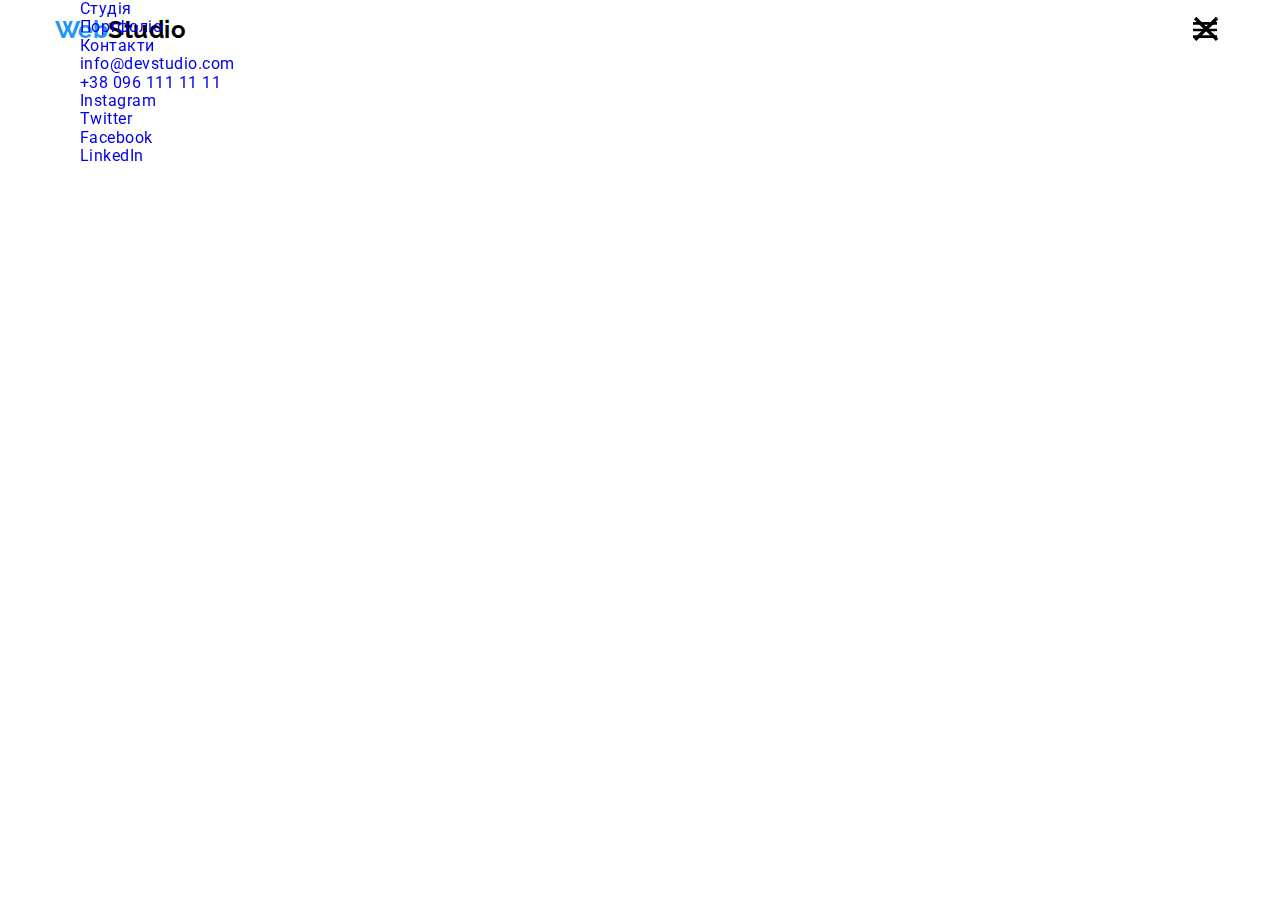
==== index.html @ 1adb98e7 "mobile" ====
<!DOCTYPE html>
<html lang="uk">
  <head>
    <meta charset="utf-8" />
    <meta http-equiv="X-UA-Compatible" content="IE=edge" />
    <meta name="viewport" content="width=device-width, initial-scale=1.0" />
    <title>Document</title>
    <link rel="preconnect" href="https://fonts.googleapis.com" />
    <link rel="preconnect" href="https://fonts.gstatic.com" crossorigin />
    <link
      href="https://fonts.googleapis.com/css2?family=Raleway:wght@700&family=Roboto:wght@400;500;700;900&display=swap"
      rel="stylesheet"
    />
    <link
      rel="stylesheet"
      href="https://cdnjs.cloudflare.com/ajax/libs/modern-normalize/1.1.0/modern-normalize.min.css"
    />
    <link rel="stylesheet" href="./css/main.min.css" />
  </head>
  <body>
    <header class="page-header">
      <div class="container page-header__container">
        <nav class="menu-nav">
          <a class="header-logo link" href="./index.html"
            ><span class="header-logo__logo header-logo__logo_blue">Web</span
            ><span class="header-logo__logo header-logo__logo_black">Studio</span></a
          >
          <ul class="menu-navigation list">
            <li class="menu-navigation__item">
              <a class="menu-navigation__link link menu-navigation__link_current" href="./index.html">Студія</a>
            </li>
            <li class="menu-navigation__item">
              <a class="menu-navigation__link link" href="./portfolio.html">Портфоліо</a>
            </li>
            <li class="menu-navigation__item">
              <a class="menu-navigation__link link" href="#">Контакти</a>
            </li>
          </ul>
        </nav>
        <button type="button" class="open-mobile-menu-btn" data-menu-open>
          <svg class="open-mobile-menu-btn__icon">
            <use href="./images/sprite.svg#icon-burger"></use>
          </svg>
        </button>
        <ul class="menu-contacts list">
          <li class="menu-contacts__item">
            <a
              class="menu-contacts__link link"
              href="mailto:info@devstudio.com"
              lang="en"
            >
              <svg aria-label="лист" class="menu-contacts__icon" width="16" height="12">
                <use href="./images/sprite.svg#icon-envelope"></use>
              </svg>
              info@devstudio.com
            </a>
          </li>
          <li class="menu-contacts__item">
            <a class="menu-contacts__link link" href="tel:+380961111111">
              <svg aria-label="телефон" class="menu-contacts__icon" width="10" height="16">
                <use href="./images/sprite.svg#icon-smartphone"></use>
              </svg>
              +38 096 111 11 11</a
            >
          </li>
        </ul>
      </div>
      <div class="mobile-menu" data-menu>
        <div class="container mobile-menu__container">
          <button class="mobile-menu__close-btn" data-menu-close>
            <svg class="mobile-menu__close-icon">
              <use href="./images/sprite.svg#icon-close"></use>
            </svg>
          </button>
          <ul class="">
            <li class="list">
              <a class="link" href="./index.html">Студія</a>
            </li>
            <li class="list">
              <a class="link" href="./portfolio.html">Портфоліо</a>
            </li>
            <li class="list">
              <a class="link" href="#">Контакти</a>
            </li>
          </ul>
          <ul class="">
            <li class="list">
              <a
                class="link"
                href="mailto:info@devstudio.com"
                lang="en"
              >
                info@devstudio.com
              </a>
            </li>
            <li class="list">
              <a class="link" href="tel:+380961111111">+38 096 111 11 11</a
              >
            </li>
          </ul>
          <ul>
            <li class="list">
              <a class="link" href="#">Instagram</a>
            </li>
            <li class="list">
              <a class="link" href="#">Twitter</a>
            </li>
            <li class="list">
              <a class="link" href="#">Facebook</a>
            </li>
            <li class="list">
              <a class="link" href="#">LinkedIn</a>
            </li>
          </ul>
        </div>
      </div>
    </header>
    <main>
      <!-- Герой -->
      <!-- <section class="section hero">
        <div class="container">
          <h1 class="hero__title">Ефективні рішення для вашого бізнесу</h1>
          <button class="modal-open-btn" type="button" data-modal-open>Замовити послугу</button>
        </div>
      </section> -->
      <!-- Наши особенности -->
      <!-- <section class="section featyres">
        <div class="container">
          <h2 class="featyres__title visually-hidden">Наші особливості</h2>
          <ul class="featyres-list list">
            <li class="featyres-list__item">
              <div class="featyres-list__box-icon">
                <svg
                  aria-label="антена"
                  class="featyres-list__icon"
                  width="70"
                  height="70"
                >
                  <use href="./images/sprite.svg#icon-antenna"></use>
                </svg>
              </div>
              <h3 class="featyres-list__title">Увага до деталей</h3>
              <p class="featyres-list__text">
                Ідейні міркування, і навіть початок повсякденної роботи з
                формування позиції.
              </p>
            </li>
            <li class="featyres-list__item">
              <div class="featyres-list__box-icon">
                <svg
                  aria-label="годинник"
                  class="featyres-list__icon"
                  width="70"
                  height="70"
                >
                  <use href="./images/sprite.svg#icon-clock"></use>
                </svg>
              </div>
              <h3 class="featyres-list__title">Пунктуальність</h3>
              <p class="featyres-list__text">
                Завдання організації, особливо рамки і місце навчання кадрів
                тягне у себе.
              </p>
            </li>
            <li class="featyres-list__item">
              <div class="featyres-list__box-icon">
                <svg
                  aria-label="діаграма"
                  class="featyres-list__icon"
                  width="70"
                  height="70"
                >
                  <use href="./images/sprite.svg#icon-diagram"></use>
                </svg>
              </div>
              <h3 class="featyres-list__title">Планування</h3>
              <p class="featyres-list__text">
                Так само консультація з широким активом значною мірою зумовлює.
              </p>
            </li>
            <li class="featyres-list__item">
              <div class="featyres-list__box-icon">
                <svg
                  aria-label="астронавт"
                  class="featyres-list__icon"
                  width="70"
                  height="70"
                >
                  <use href="./images/sprite.svg#icon-astronaut"></use>
                </svg>
              </div>
              <h3 class="featyres-list__title">Сучасні технології</h3>
              <p class="featyres-list__text">
                Значимість цих проблем настільки очевидна, що реалізація
                планових завдань.
              </p>
            </li>
          </ul>
        </div>
      </section> -->
      <!-- Чем занимаемся -->
      <!-- <section class="section work not-padding-top">
        <div class="container">
          <h2 class="work__title">Чим ми займаємося</h2>
          <ul class="work-list list">
            <li class="work-list__item">
              <div class="work-list__wrapper">
                <picture>
                <source
                srcset="./images/box-1-desktop.webp 1x, ./images/box-1-desktop.webp 2x"
                media="(min-width: 1200px)"
                type="image/webp"
                />
                <source
                srcset="./images/box-1-desktop.jpg 1x, ./images/box-1-desktop.jpg 2x"
                media="(min-width: 1200px)"
                />
                <img
                class="work-list__img link"
                src="./images/box-1.jpg"
                alt="Людина працює за комп'ютером"
                width="370"
              />
            </picture>
              <p class="work-list__overlay">Десктопні додатки</p>
              </div>
            </li>
            <li class="work-list__item">
              <div class="work-list__wrapper">
                <picture>
                <source
                srcset="./images/box-2-desktop.webp 1x, ./images/box-2-desktop.webp 2x"
                media="(min-width: 1200px)"
                type="image/webp"
                />
                <source
                srcset="./images/box-2-desktop.jpg 1x, ./images/box-2-desktop.jpg 2x"
                media="(min-width: 1200px)"
                />
                <img
                class="work-list__img link"
                src="./images/box-2.jpg"
                alt="Людина працює за телефоном"
                width="370"
              />
            </picture>
              <p class="work-list__overlay">Мобільні додатки</p>
              </div>
            </li>
            <li class="work-list__item">
              <div class="work-list__wrapper">
                <picture>
                  <source
                srcset="./images/box-3-desktop.webp 1x, ./images/box-3-desktop.webp 2x"
                media="(min-width: 1200px)"
                type="image/webp"
                />
                <source
                srcset="./images/box-3-desktop.jpg 1x, ./images/box-3-desktop.jpg 2x"
                media="(min-width: 1200px)"
                />
              <img
                class="work-list__img link"
                src="./images/box-3.jpg"
                alt="Людина працює за планшетом"
                width="370"
              />
            </picture>
              <p class="work-list__overlay">Дизайнерські рішення</p>
              </div>
            </li>
          </ul>
        </div>
      </section> -->
      <!--Наша команда-->
      <!-- <section class="section team">
        <div class="container">
          <h2 class="team__title">Наша команда</h2>
          <ul class="team-list list">
            <li class="team-list__item">
              <picture>
                <source
                srcset="./images/team-1-desktop.webp 1x, ./images/team-1-desktop.webp 2x"
                media="(min-width: 1200px)"
                type="image/webp"
                />
                <source
                srcset="./images/team-1-desktop.jpg 1x, ./images/team-1-desktop.jpg 2x"
                media="(min-width: 1200px)"
                />
                <source
                srcset="./images/team-1-tablet.webp 1x, ./images/team-1-tablet.webp 2x"
                media="(min-width: 768px)"
                type="image/webp"
                />
                <source
                srcset="./images/team-1-tablet.jpg 1x, ./images/team-1-tablet.jpg 2x"
                media="(min-width: 768px)"
                />
                <source
                srcset="./images/team-1-mobile.webp 1x, ./images/team-1-mobile.webp 2x"
                media="(max-width: 767px)"
                type="image/webp"
                />
                <source
                srcset="./images/team-1-mobile.jpg 1x, ./images/team-1-mobile.jpg 2x"
                media="(max-width: 767px)"
                />
                <img
                class="team-list__img"
                src="./images/team-1.jpg"
                alt="Ігор Дем'яненко"
                width="270"
              />
              </picture>
              
              <div class="team-list__team">
                <h3 class="team-list__title">Ігор Дем'яненко</h3>
                <p class="team-list__text">Product Designer</p>
                <ul class="social-list list">
                  <li class="social-list__item">
                    <a href="" class="social-list__link">
                      <svg
                        lang="en"
                        aria-label="instagram icon"
                        class="social-list__icon"
                        width="20"
                        height="20"
                      >
                        <use href="./images/sprite.svg#icon-instagram"></use>
                      </svg>
                    </a>
                  </li>
                  <li class="social-list__item">
                    <a href="" class="social-list__link">
                      <svg
                        lang="en"
                        aria-label="twitter icon"
                        class="social-list__icon"
                        width="20"
                        height="20"
                      >
                        <use href="./images/sprite.svg#icon-twitter"></use>
                      </svg>
                    </a>
                  </li>
                  <li class="social-list__item">
                    <a href="" class="social-list__link">
                      <svg
                        lang="en"
                        aria-label="facebook icon"
                        class="social-list__icon"
                        width="20"
                        height="20"
                      >
                        <use href="./images/sprite.svg#icon-facebook"></use>
                      </svg>
                    </a>
                  </li>
                  <li class="social-list__item">
                    <a href="" class="social-list__link">
                      <svg
                        lang="en"
                        aria-label="linkedin icon"
                        class="social-list__icon"
                        width="20"
                        height="20"
                      >
                        <use href="./images/sprite.svg#icon-linkedin"></use>
                      </svg>
                    </a>
                  </li>
                </ul>
              </div>
            </li>
            <li class="team-list__item">
              <img
                class="team-list__img"
                src="./images/team-2.jpg"
                alt="Ольга Рєпіна"
                width="270"
              />
              <div class="team-list__team">
                <h3 class="team-list__title">Ольга Рєпіна</h3>
                <p class="team-list__text">Frontend Developer</p>
                <ul class="social-list list">
                  <li class="social-list__item">
                    <a href="" class="social-list__link">
                      <svg
                        lang="en"
                        aria-label="instagram icon"
                        class="social-list__icon"
                        width="20"
                        height="20"
                      >
                        <use href="./images/sprite.svg#icon-instagram"></use>
                      </svg>
                    </a>
                  </li>
                  <li class="social-list__item">
                    <a href="" class="social-list__link">
                      <svg
                        lang="en"
                        aria-label="twitter icon"
                        class="social-list__icon"
                        width="20"
                        height="20"
                      >
                        <use href="./images/sprite.svg#icon-twitter"></use>
                      </svg>
                    </a>
                  </li>
                  <li class="social-list__item">
                    <a href="" class="social-list__link">
                      <svg
                        lang="en"
                        aria-label="facebook icon"
                        class="social-list__icon"
                        width="20"
                        height="20"
                      >
                        <use href="./images/sprite.svg#icon-facebook"></use>
                      </svg>
                    </a>
                  </li>
                  <li class="social-list__item">
                    <a href="" class="social-list__link">
                      <svg
                        lang="en"
                        aria-label="linkedin icon"
                        class="social-list__icon"
                        width="20"
                        height="20"
                      >
                        <use href="./images/sprite.svg#icon-linkedin"></use>
                      </svg>
                    </a>
                  </li>
                </ul>
              </div>
            </li>
            <li class="team-list__item">
              <img
                class="team-list__img"
                src="./images/team-3.jpg"
                alt="Микола Тарасов"
                width="270"
              />
              <div class="team-list__team">
                <h3 class="team-list__title">Микола Тарасов</h3>
                <p class="team-list__text">Marketing</p>
                <ul class="social-list list">
                  <li class="social-list__item">
                    <a href="" class="social-list__link">
                      <svg
                        lang="en"
                        aria-label="instagram icon"
                        class="social-list__icon"
                        width="20"
                        height="20"
                      >
                        <use href="./images/sprite.svg#icon-instagram"></use>
                      </svg>
                    </a>
                  </li>
                  <li class="social-list__item">
                    <a href="" class="social-list__link">
                      <svg
                        lang="en"
                        aria-label="twitter icon"
                        class="social-list__icon"
                        width="20"
                        height="20"
                      >
                        <use href="./images/sprite.svg#icon-twitter"></use>
                      </svg>
                    </a>
                  </li>
                  <li class="social-list__item">
                    <a href="" class="social-list__link">
                      <svg
                        lang="en"
                        aria-label="facebook icon"
                        class="social-list__icon"
                        width="20"
                        height="20"
                      >
                        <use href="./images/sprite.svg#icon-facebook"></use>
                      </svg>
                    </a>
                  </li>
                  <li class="social-list__item">
                    <a href="" class="social-list__link">
                      <svg
                        lang="en"
                        aria-label="linkedin icon"
                        class="social-list__icon"
                        width="20"
                        height="20"
                      >
                        <use href="./images/sprite.svg#icon-linkedin"></use>
                      </svg>
                    </a>
                  </li>
                </ul>
              </div>
            </li>
            <li class="team-list__item">
              <img
                class="team-list__img"
                src="./images/team-4.jpg"
                alt="Михайло Єрмаков"
                width="270"
              />
              <div class="team-list__team">
                <h3 class="team-list__title">Михайло Єрмаков</h3>
                <p class="team-list__text">UI Designer</p>
                <ul class="social-list list">
                  <li class="social-list__item">
                    <a href="" class="social-list__link">
                      <svg
                        lang="en"
                        aria-label="instagram icon"
                        class="social-list__icon"
                        width="20"
                        height="20"
                      >
                        <use href="./images/sprite.svg#icon-instagram"></use>
                      </svg>
                    </a>
                  </li>
                  <li class="social-list__item">
                    <a href="" class="social-list__link">
                      <svg
                        lang="en"
                        aria-label="twitter icon"
                        class="social-list__icon"
                        width="20"
                        height="20"
                      >
                        <use href="./images/sprite.svg#icon-twitter"></use>
                      </svg>
                    </a>
                  </li>
                  <li class="social-list__item">
                    <a href="" class="social-list__link">
                      <svg
                        lang="en"
                        aria-label="facebook icon"
                        class="social-list__icon"
                        width="20"
                        height="20"
                      >
                        <use href="./images/sprite.svg#icon-facebook"></use>
                      </svg>
                    </a>
                  </li>
                  <li class="social-list__item">
                    <a href="" class="social-list__link">
                      <svg
                        lang="en"
                        aria-label="linkedin icon"
                        class="social-list__icon"
                        width="20"
                        height="20"
                      >
                        <use href="./images/sprite.svg#icon-linkedin"></use>
                      </svg>
                    </a>
                  </li>
                </ul>
              </div>
            </li>
          </ul>
        </div>
      </section> -->
      <!-- Постійні клієнти -->
      <!-- <section class="section client">
        <div class="container">
          <h2 class="client__title">Постійні клієнти<h2>
          <ul class="client-list list">
            <li class="client-list__item">
              <a href="#" class="client-list__link">
                <svg
                  aria-label="логотип клієнтів"
                  class="client-list__icon"
                  width="106"
                  height="60"
                >
                  <use href="./images/sprite.svg#icon-logo-1"></use>
                </svg>
              </a>
            </li>
            <li class="client-list__item">
              <a href="#" class="client-list__link">
                <svg
                  aria-label="логотип клієнтів"
                  class="client-list__icon"
                  width="106"
                  height="60"
                >
                  <use href="./images/sprite.svg#icon-logo-2"></use>
                </svg>
              </a>
            </li>
            <li class="client-list__item">
              <a href="#" class="client-list__link">
                <svg
                  aria-label="логотип клієнтів"
                  class="client-list__icon"
                  width="106"
                  height="60"
                >
                  <use href="./images/sprite.svg#icon-logo-3"></use>
                </svg>
              </a>
            </li>
            <li class="client-list__item">
              <a href="#" class="client-list__link">
                <svg
                  aria-label="логотип клієнтів"
                  class="client-list__icon"
                  width="106"
                  height="60"
                >
                  <use href="./images/sprite.svg#icon-logo-4"></use>
                </svg>
              </a>
            </li>
            <li class="client-list__item">
              <a href="#" class="client-list__link">
                <svg
                  aria-label="логотип клієнтів"
                  class="client-list__icon"
                  width="106"
                  height="60"
                >
                  <use href="./images/sprite.svg#icon-logo-5"></use>
                </svg>
              </a>
            </li>
            <li class="client-list__item">
              <a href="#" class="client-list__link">
                <svg
                  aria-label="логотип клієнтів"
                  class="client-list__icon"
                  width="106"
                  height="60"
                >
                  <use href="./images/sprite.svg#icon-logo-6"></use>
                </svg>
              </a>
            </li>
          </ul>
        </div>
      </section> -->
    </main>
    <!-- <footer class="page-footer">
      <div class="container footer-container">
        <div class="page-container">
          <a class="footer-logo link" href="./index.html"
            ><span class="footer-logo__logo footer-logo__logo_blue">Web</span
            ><span class="footer-logo__logo footer-logo__logo_white">Studio</span></a
          >
          <address class="footer-contacts">
            <ul class="footer-contacts__list list">
              <li class="footer-contacts__item">
                <a
                  class="footer-contacts__adress link"
                  href="https://goo.gl/maps/CPtrU1FHBa2aNyZL9"
                  target="_blank"
                  rel="noopener noreferrer nofollow"
                  >м. Київ, пр-т Лесі Українки, 26</a
                >
              </li>
              <li class="footer-contacts__item">
                <a
                  class="footer-contact__link link"
                  href="mailto:info@devstudio.com"
                  lang="en"
                  >info@devstudio.com</a
                >
              </li>
              <li class="footer-contacts__item footer-contacts__item-phone">
                <a class="footer-contact__link link" href="tel:+380961111111"
                  >+38 096 111 11 11</a
                >
              </li>
            </ul>
          </address>
        </div>
        <div class="footer-social">
          <p class="footer-social__title">Приєднуйтесь</p>
          <ul class="footer-social-list list">
            <li class="footer-social-list__item">
              <a href="" class="footer-social-list__link">
                <svg
                  lang="en"
                  aria-label="instagram icon"
                  class="footer-social-list__icon"
                  width="20"
                  height="20"
                >
                  <use href="./images/sprite.svg#icon-instagram"></use>
                </svg>
              </a>
            </li>
            <li class="footer-social-list__item">
              <a href="" class="footer-social-list__link">
                <svg
                  lang="en"
                  aria-label="twitter icon"
                  class="footer-social-list__icon"
                  width="20"
                  height="20"
                >
                  <use href="./images/sprite.svg#icon-twitter"></use>
                </svg>
              </a>
            </li>
            <li class="footer-social-list__item">
              <a href="" class="footer-social-list__link">
                <svg
                  lang="en"
                  aria-label="facebook icon"
                  class="footer-social-list__icon"
                  width="20"
                  height="20"
                >
                  <use href="./images/sprite.svg#icon-facebook"></use>
                </svg>
              </a>
            </li>
            <li class="footer-social-list__item">
              <a href="" class="footer-social-list__link">
                <svg
                  lang="en"
                  aria-label="linkedin icon"
                  class="footer-social-list__icon"
                  width="20"
                  height="20"
                >
                  <use href="./images/sprite.svg#icon-linkedin"></use>
                </svg>
              </a>
            </li>
          </ul>
        </div>
        <form class="footer-form">
          <p class="footer-form__title">Підпишіться на розсилку</p>
          <div class="footer-form__field">
          <label>
            <input class="footer-form__input" type="text" name="email" placeholder="E-mail" required>
          </label>
          <button class="footer-form-btn-submit" type="submit">Підписатися
          <svg class="footer-form__icon" width="24" height="24">
            <use href="./images/sprite.svg#icon-send"></use>
          </svg>
        </button>
          </div>
        </form>
      </div>
    </footer> -->

    <!-- <div class="backdrop is-hidden" data-modal>
      <div class="modal">
        <button class="modal__close-btn" type="button" data-modal-close>
        <svg class="modal__close-icon" width="18" height="18">
          <use href="./images/sprite.svg#icon-close"></use>
        </svg>
      </button>
      
      <form class="modal-form">
        <p class="modal-form__title">Залиште свої дані, ми вам передзвонимо</p>
        <label class="modal-form__label">
          <span class="modal-form__desc">Ім'я</span>
          <span class="modal-form__input-wrapper">
            <input type="text" class="modal-form__input" name="user-name" 
        required pattern="[a-zA-Za-яА-ЯіІїЇї+">
        <svg class="modal-form__input-icon" width="18" height="18">
          <use href="./images/sprite.svg#icon-person-black"></use>
        </svg>
          </span>
      </label>
      <label class="modal-form__label">
        <span class="modal-form__desc">Телефон</span>
        <span class="modal-form__input-wrapper">
        <input type="tel" class="modal-form__input" name="user-phone"
        required pattern="[0-9]{3}-[0-9]{3}-[0-9]{2}-[0-9]{2}"
        title="xxx-xxx-xx-xx" >
        <svg class="modal-form__input-icon" width="18" height="18">
          <use href="./images/sprite.svg#icon-phone-black"></use>
        </svg>
      </span>
      </label>
      <label class="modal-form__label">
        <span class="modal-form__desc">Пошта</span>
        <span class="modal-form__input-wrapper">
        <input type="email" class="modal-form__input" name="user-email"
        required pattern="">
        <svg class="modal-form__input-icon" width="18" height="18">
          <use href="./images/sprite.svg#icon-email-black"></use>
        </svg>
        </span>
      </label>
      <label class="modal-form__label-comment">
        <span class="modal-form__desc">Коментар</span>
      <textarea class="modal-form__message" name="user-message" 
      placeholder="Введіть текст"></textarea>
      </label>
      <label class="modal-form__check-field">
      <input type="checkbox" class="modal-form__check" name="user-policy" 
      required>
      <svg class="modal-form-own-checkbox" width="16" height="15">
        <use class="modal-form-own-checkbox__icon" href="./images/sprite.svg#icon-check"></use>
      </svg>
      Погоджуюся з розсилкою та приймаю&nbsp;<a class="modal-form__link" href="#">Умови договору</a>
    </label>
      <button type="submit" class="modal-form-sabmit">Відправити</button>
    </form>
      </div>
    </div> -->

   <!-- <script src="./js/modal.js"></script>  -->
   <script src="./js/menu.js"></script>
  </body>
</html>
---- css/main.min.css ----
:root{--primary-text-color: #757575;--title-text-color: #212121;--accent-color: #2196f3;--hero-color: #ffffff;--logo-color: #000000;--background-color-button: #f5f4fa;--background-color-active-button: #188ce8;--background-color-footer: #2f303a;--background-color-hero: #2f303a;--icon-color: #afb1b8;--transition-dur-and-func: 250ms cubic-bezier(0.4, 0, 0.2, 1)}.visually-hidden{position:absolute;white-space:nowrap;width:1px;height:1px;overflow:hidden;border:0;padding:0;clip:rect(0 0 0 0);clip-path:inset(50%);margin:-1px}.filter,.footer-social-list__link,.client-list__link,.social-list__link,.social-list,.featyres-list__box-icon,.footer-form-btn-submit,.modal-form__check-field,.modal__close-btn{display:flex;align-items:center;justify-content:center}html{box-sizing:border-box}* *::before *::after{box-sizing:inherit}.link{text-decoration:none}.list{padding:0;margin:0;list-style:none}h1,h2,h3,h4,p{margin-top:0;margin-bottom:0}ul{margin-top:0;margin-bottom:0;padding-left:0}button{cursor:pointer}img{display:block;max-width:100%;height:auto}body{font-family:"Roboto",sans-serif;background-color:var(--hero-color);color:var(--primary-text-color);letter-spacing:.03em}.section{padding-top:94px;padding-bottom:94px}.section.not-padding-top{padding-top:0}.container{padding-left:15px;padding-right:15px}@media screen and (min-width: 480px){.container{width:480px;margin-left:auto;margin-right:auto}}@media screen and (min-width: 768px){.container{width:768px}}@media screen and (min-width: 1200px){.container{width:1200px}}.mobile-menu{position:fixed;top:0;left:0;z-index:100;width:100%;height:100%}.mobile-menu.is-open{opacity:1;visibility:visible;pointer-events:auto}.mobile-menu__container{position:relative;padding-left:40px}.mobile-menu__close-btn{position:absolute;top:10px;right:15px;background-color:rgba(0,0,0,0);border:0;padding:0;line-height:0}.mobile-menu__close-icon{width:40px;height:40px}.modal-open-btn{border-radius:4px;padding:10px 32px;margin:0 auto;min-width:216px;border:1px solid rgba(0,0,0,0);box-shadow:0px 4px 4px rgba(0,0,0,.15);font-size:16px;font-weight:700;line-height:1.88;display:flex;align-items:center;text-align:center;letter-spacing:.06em;color:var(--hero-color);background-color:var(--accent-color);transition:background-color var(--transition-dur-and-func)}.modal-open-btn:hover,.modal-open-btn:focus{background-color:var(--background-color-active-button)}.header-logo{font-family:"Raleway",sans-serif;font-size:24px;font-weight:700;line-height:1.16}.header-logo__logo_blue{color:var(--accent-color)}.header-logo__logo_black{color:var(--logo-color)}.backdrop{position:fixed;top:0;left:0;z-index:100;width:100%;height:100%;background-color:rgba(0,0,0,.2);transition:opacity var(--transition-dur-and-func),visibility var(--transition-dur-and-func)}.is-hidden{visibility:hidden;opacity:0;pointer-events:none}.modal{position:absolute;top:50%;left:50%;transform:translate(-50%, -50%);width:528px;height:581px;padding:40px;background-color:var(--hero-color);box-shadow:0px 1px 3px rgba(0,0,0,.12),0px 1px 1px rgba(0,0,0,.14),0px 2px 1px rgba(0,0,0,.2);border-radius:4px}.modal__close-btn{position:absolute;top:8px;right:8px;width:30px;height:30px;background-color:var(--hero-color);border:1px solid rgba(0,0,0,.1);border-radius:50%;padding:0;transition:fill var(--transition-dur-and-func)}.modal__close-btn:hover,.modal__close-btn:focus{fill:var(--accent-color)}.modal-form{display:flex;flex-direction:column}.modal-form__title{margin-bottom:12px;font-size:20px;font-weight:700;line-height:1.15;text-align:center;letter-spacing:.03em;color:var(--title-text-color)}.modal-form__label{margin-bottom:10px}.modal-form__desc{display:block;margin-bottom:4px;font-style:normal;font-size:12px;font-weight:400;line-height:1.17;letter-spacing:.01em}.modal-form__input-wrapper{position:relative;display:block}.modal-form__input{width:100%;height:40px;padding-left:42px;border:1px solid rgba(33,33,33,.2);border-radius:4px;transition:border-color var(--transition-dur-and-func)}.modal-form__input:focus{outline:none;border-color:var(--accent-color)}.modal-form__input-icon{position:absolute;top:50%;left:12px;transform:translateY(-50%);display:block;transition:fill var(--transition-dur-and-func)}.modal-form__input:focus+.modal-form__input-icon{fill:var(--accent-color)}.modal-form__label-comment{margin-bottom:20px}.modal-form__message{width:100%;height:120px;padding:12px 16px;resize:none;border:1px solid rgba(33,33,33,.2);border-radius:4px;transition:border-color var(--transition-dur-and-func)}.modal-form__message::placeholder{font-size:12px;font-weight:400;line-height:1.17;letter-spacing:.01em;color:rgba(117,117,117,.5)}.modal-form__message:focus{outline:none;border-color:var(--accent-color)}.modal-form__check-field{margin-bottom:30px;text-align:center;font-size:14px;font-weight:400;line-height:1.71}.modal-form__check{position:absolute;appearance:none;transition:box-shadow var(--transition-dur-and-func)}.modal-form-own-checkbox{cursor:pointer;margin-right:7px;border:.2px solid var(--title-text-color);border-radius:2px}.modal-form__check:checked+.modal-form-own-checkbox{background-color:var(--accent-color);border:none;border-radius:2px}.modal-form__check:focus+.modal-form-own-checkbox{box-shadow:0 0 0 1px var(--accent-color)}.modal-form-own-checkbox__icon{display:none;fill:var(--hero-color)}.modal-form__check:checked+.modal-form-own-checkbox .modal-form-own-checkbox__icon{display:block}.modal-form__link{color:var(--accent-color)}.modal-form-sabmit{border-radius:4px;padding:10px 52px;margin:0 auto;min-width:200px;border:1px solid rgba(0,0,0,0);box-shadow:0px 4px 4px rgba(0,0,0,.15);font-size:16px;font-weight:700;line-height:1.88;display:flex;align-items:center;text-align:center;letter-spacing:.06em;color:var(--hero-color);background-color:var(--accent-color);transition:background-color var(--transition-dur-and-func)}.modal-form-sabmit:hover,.modal-form-sabmit:focus{background-color:var(--background-color-active-button)}.footer-form{margin-left:auto}.footer-form__title{margin-bottom:20px;font-size:14px;font-weight:700;line-height:1.14;text-transform:uppercase;color:var(--hero-color)}.footer-form__field{display:flex;column-gap:12px}.footer-form__input{border:1px solid rgba(255,255,255,.3);filter:drop-shadow(0px 4px 4px rgba(0, 0, 0, 0.15));border-radius:4px;background-color:var(--background-color-footer);min-width:358px;height:50px;padding-left:16px;color:var(--hero-color);transition:border-color var(--transition-dur-and-func)}.footer-form__input::placeholder{font-size:16px;font-weight:400;line-height:1.25;letter-spacing:.03em;color:rgba(255,255,255,.6)}.footer-form__input:focus{outline:none;border-color:var(--accent-color)}.footer-form-btn-submit{min-width:200px;padding:10px 28px;font-size:16px;font-weight:700;line-height:1.88;column-gap:10px;text-align:center;letter-spacing:.06em;color:var(--hero-color);background-color:var(--accent-color);box-shadow:0px 4px 4px rgba(0,0,0,.15);border-radius:4px;border:none;transition:background-color var(--transition-dur-and-func)}.footer-form-btn-submit:hover,.footer-form-btn-submit:focus{background-color:var(--background-color-active-button);outline:none}.footer-form__icon{fill:var(--hero-color)}.menu-navigation{display:none}.menu-contacts{display:none}.page-header{padding-top:10px;padding-bottom:10px}.page-header__container{display:flex;align-items:center;justify-content:space-between}.open-mobile-menu-btn{line-height:0;border:none;background:rgba(0,0,0,0);padding:0}.open-mobile-menu-btn__icon{width:40px;height:40px}.hero{padding-top:200px;padding-bottom:200px;background-color:var(--background-color-hero);background-image:linear-gradient(rgba(47, 48, 58, 0.4), rgba(47, 48, 58, 0.4)),url(../images/hero/bg.jpg);background-size:1600px;background-repeat:no-repeat;background-position:center}.hero__title{margin-bottom:30px;margin-left:auto;margin-right:auto;width:696px;font-size:44px;font-weight:900;line-height:1.36;text-align:center;letter-spacing:.06em;text-transform:uppercase;color:var(--hero-color)}.featyres__title{color:var(--title-text-color)}.featyres-list{display:flex;column-gap:30px}.featyres-list__item{width:270px}.featyres-list__box-icon{width:270px;height:120px;margin-bottom:30px;background-color:var(--background-color-button);border-radius:4px}.featyres-list__title{margin-bottom:10px;font-size:14px;font-weight:700;line-height:1.14;text-transform:uppercase;color:var(--title-text-color)}.featyres-list__text{font-size:14px;line-height:1.71}.work__title{margin-bottom:50px;font-size:36px;font-weight:700;line-height:1.17;text-align:center;color:var(--title-text-color)}.work-list{display:flex;column-gap:30px}.work-list__item{width:370px}.work-list__wrapper{position:relative}.work-list__overlay{position:absolute;bottom:0;left:0;width:100%;padding-top:27px;padding-bottom:27px;background-color:rgba(47,48,58,.8);color:var(--hero-color);font-size:14px;font-weight:700;line-height:1.14;text-align:center;text-transform:uppercase}.team{background-color:var(--background-color-button)}.team__title{margin-bottom:50px;font-size:36px;font-weight:700;line-height:1.17;text-align:center;color:var(--title-text-color)}.team-list{display:flex;column-gap:30px}.team-list__item{width:270px;background-color:var(--hero-color);box-shadow:0px 1px 3px rgba(0,0,0,.12),0px 1px 1px rgba(0,0,0,.14),0px 2px 1px rgba(0,0,0,.2);border-radius:0px 0px 4px 4px}.team-list__team{padding:30px 15px}.team-list__title{margin-bottom:10px;font-size:16px;font-weight:500;line-height:1.19;text-align:center;color:var(--title-text-color)}.team-list__text{font-size:16px;line-height:1.19;text-align:center;margin-bottom:16px}.social-list{column-gap:10px}.social-list__link{width:44px;height:44px;border-radius:50%;background-color:var(--hero-color);transition:background-color var(--transition-dur-and-func)}.social-list__link:hover,.social-list__link:focus{background-color:var(--accent-color)}.social-list__icon{fill:var(--icon-color);transition:fill var(--transition-dur-and-func)}.social-list__link:hover .social-list__icon,.social-list__link:focus .social-list__icon{fill:var(--hero-color)}.client__title{margin-bottom:50px;font-style:normal;font-size:36px;font-weight:700;line-height:1.17;text-align:center;color:var(--title-text-color)}.client-list{display:flex;gap:30px}.client-list__item{width:170px;height:92px}.client-list__link{width:100%;height:100%;border:1px solid var(--icon-color);border-radius:4px;color:var(--icon-color);fill:currentColor;transition:color var(--transition-dur-and-func),border-color var(--transition-dur-and-func)}.client-list__link:hover,.client-list__link:focus{color:var(--accent-color);border-color:var(--accent-color)}.page-footer{padding-top:60px;padding-bottom:60px;background-color:var(--background-color-footer)}.footer-logo{font-family:"Raleway",sans-serif;font-size:26px;font-weight:700;line-height:1.19}.footer-logo__logo_blue{color:var(--accent-color)}.footer-logo__logo_white{color:var(--hero-color)}.footer-contacts{margin-top:20px;font-style:normal;font-size:14px;line-height:1.71}.footer-contacts__item{margin-top:0;margin-bottom:9px}.footer-contacts__item-phone{margin-bottom:0}.footer-contacts__adress{color:var(--hero-color);transition:color var(--transition-dur-and-func)}.footer-contacts__adress:hover,.footer-contacts__adress:focus{color:var(--accent-color)}.footer-contact__link{color:rgba(255,255,255,.6);transition:color var(--transition-dur-and-func)}.footer-contact__link:hover,.footer-contact__link:focus{color:var(--accent-color)}.page-container{margin-right:70px}.footer-container{display:flex;align-items:baseline}.footer-social__title{margin-bottom:20px;font-size:14px;font-weight:700;line-height:1.14;text-transform:uppercase;color:var(--hero-color)}.footer-social-list{display:flex;column-gap:10px}.footer-social-list__link{width:44px;height:44px;border-radius:50%;background-color:rgba(255,255,255,.1);transition:background-color var(--transition-dur-and-func)}.footer-social-list__link:hover,.footer-social-list__link:focus{background-color:var(--accent-color)}.footer-social-list__icon{fill:var(--hero-color)}.filter{column-gap:8px;margin-bottom:50px}.secondary-btn{border:none;border-radius:4px;padding:6px 22px;font-size:16px;font-weight:500;line-height:1.62;text-align:center;color:var(--title-text-color);background-color:var(--background-color-button);transition:color var(--transition-dur-and-func),background-color var(--transition-dur-and-func),box-shadow var(--transition-dur-and-func)}.secondary-btn:hover,.secondary-btn:focus{color:var(--hero-color);background-color:var(--accent-color);box-shadow:0px 3px 1px rgba(0,0,0,.1),0px 1px 2px rgba(0,0,0,.08),0px 2px 2px rgba(0,0,0,.12)}.portfolio-list{display:flex;flex-wrap:wrap;gap:30px}.portfolio-list__item{display:flex;width:370px}.portfolio-list__link{width:100%;transition:box-shadow var(--transition-dur-and-func)}.portfolio-list__link:hover,.portfolio-list__link:focus{box-shadow:0px 1px 1px rgba(0,0,0,.12),0px 4px 4px rgba(0,0,0,.06),1px 4px 6px rgba(0,0,0,.16)}.portfolio-list__img-wrapper{position:relative;overflow:hidden}.portfolio-list__overlay{position:absolute;top:0;left:0;width:100%;height:100%;background-color:rgba(33,150,243,.9);color:var(--hero-color);padding:63px 24px;overflow:auto;transform:translateY(100%);transition:transform var(--transition-dur-and-func);font-size:18px;line-height:1.56}.portfolio-list__link:hover .portfolio-list__overlay,.portfolio-list__link:focus .portfolio-list__overlay{transform:translateY(0%)}.test-container{max-width:370px;padding:20px 24px;border-top:0;border-bottom:1px solid #eee;border-right:1px solid #eee;border-left:1px solid #eee}.test-container__title{font-size:18px;font-weight:700;line-height:2;letter-spacing:.06em;color:var(--title-text-color);margin-bottom:4px}.test-container__text{color:var(--primary-text-color);font-size:16px;line-height:1.88}/*# sourceMappingURL=main.min.css.map */
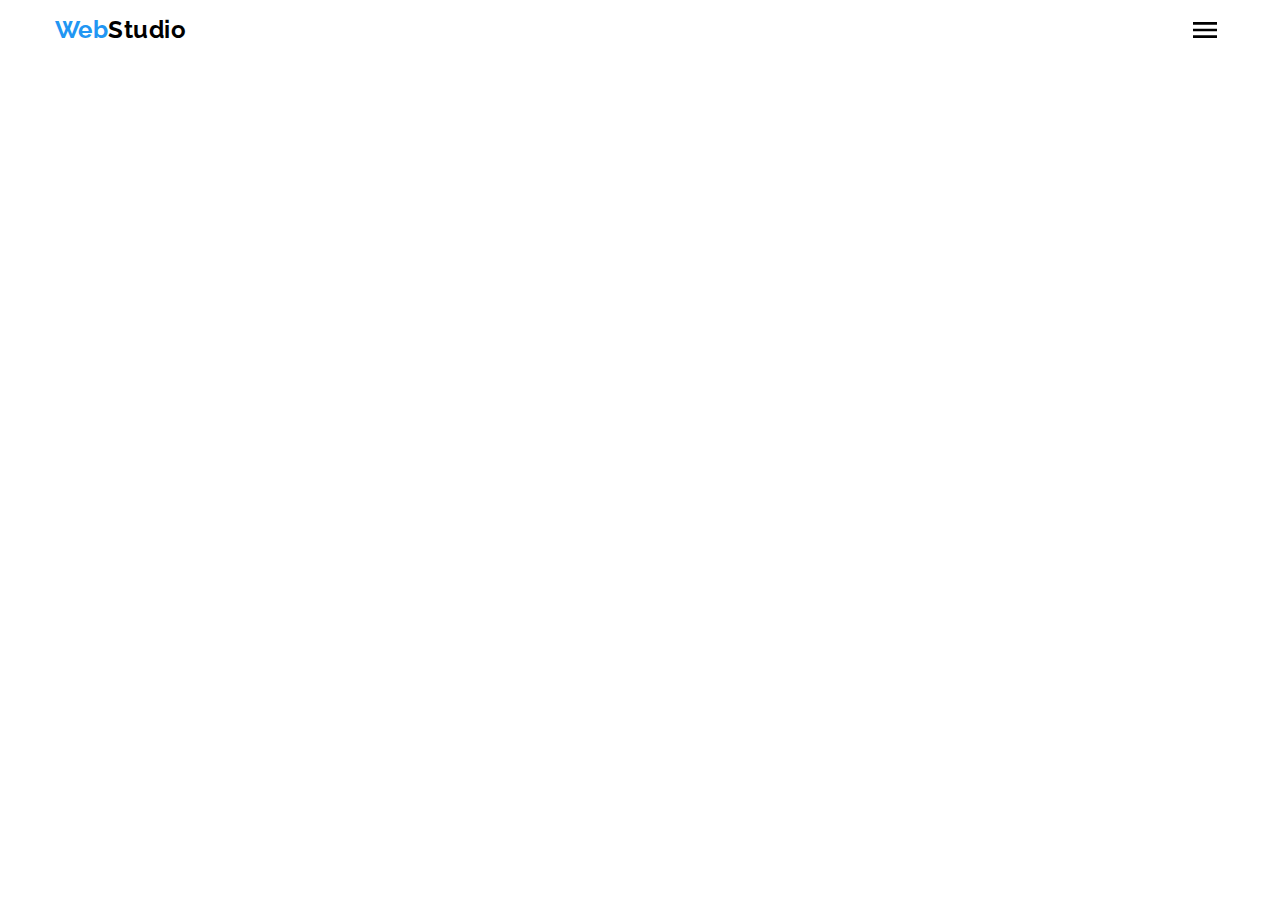
==== commit b2c605ee: "модальное окно" ====
--- a/index.html
+++ b/index.html
@@ -37,7 +37,7 @@
             </li>
           </ul>
         </nav>
-        <button type="button" class="open-mobile-menu-btn" data-menu-open>
+        <button type="button" class="open-mobile-menu-btn js-open-menu">
           <svg class="open-mobile-menu-btn__icon">
             <use href="./images/sprite.svg#icon-burger"></use>
           </svg>
@@ -65,9 +65,9 @@
           </li>
         </ul>
       </div>
-      <div class="mobile-menu" data-menu>
+      <div class="mobile-menu js-menu-container">
         <div class="container mobile-menu__container">
-          <button class="mobile-menu__close-btn" data-menu-close>
+          <button class="mobile-menu__close-btn js-close-menu">
             <svg class="mobile-menu__close-icon">
               <use href="./images/sprite.svg#icon-close"></use>
             </svg>
--- a/css/main.min.css
+++ b/css/main.min.css
@@ -1 +1 @@
-:root{--primary-text-color: #757575;--title-text-color: #212121;--accent-color: #2196f3;--hero-color: #ffffff;--logo-color: #000000;--background-color-button: #f5f4fa;--background-color-active-button: #188ce8;--background-color-footer: #2f303a;--background-color-hero: #2f303a;--icon-color: #afb1b8;--transition-dur-and-func: 250ms cubic-bezier(0.4, 0, 0.2, 1)}.visually-hidden{position:absolute;white-space:nowrap;width:1px;height:1px;overflow:hidden;border:0;padding:0;clip:rect(0 0 0 0);clip-path:inset(50%);margin:-1px}.filter,.footer-social-list__link,.client-list__link,.social-list__link,.social-list,.featyres-list__box-icon,.footer-form-btn-submit,.modal-form__check-field,.modal__close-btn{display:flex;align-items:center;justify-content:center}html{box-sizing:border-box}* *::before *::after{box-sizing:inherit}.link{text-decoration:none}.list{padding:0;margin:0;list-style:none}h1,h2,h3,h4,p{margin-top:0;margin-bottom:0}ul{margin-top:0;margin-bottom:0;padding-left:0}button{cursor:pointer}img{display:block;max-width:100%;height:auto}body{font-family:"Roboto",sans-serif;background-color:var(--hero-color);color:var(--primary-text-color);letter-spacing:.03em}.section{padding-top:94px;padding-bottom:94px}.section.not-padding-top{padding-top:0}.container{padding-left:15px;padding-right:15px}@media screen and (min-width: 480px){.container{width:480px;margin-left:auto;margin-right:auto}}@media screen and (min-width: 768px){.container{width:768px}}@media screen and (min-width: 1200px){.container{width:1200px}}.mobile-menu{position:fixed;top:0;left:0;z-index:100;width:100%;height:100%}.mobile-menu.is-open{opacity:1;visibility:visible;pointer-events:auto}.mobile-menu__container{position:relative;padding-left:40px}.mobile-menu__close-btn{position:absolute;top:10px;right:15px;background-color:rgba(0,0,0,0);border:0;padding:0;line-height:0}.mobile-menu__close-icon{width:40px;height:40px}.modal-open-btn{border-radius:4px;padding:10px 32px;margin:0 auto;min-width:216px;border:1px solid rgba(0,0,0,0);box-shadow:0px 4px 4px rgba(0,0,0,.15);font-size:16px;font-weight:700;line-height:1.88;display:flex;align-items:center;text-align:center;letter-spacing:.06em;color:var(--hero-color);background-color:var(--accent-color);transition:background-color var(--transition-dur-and-func)}.modal-open-btn:hover,.modal-open-btn:focus{background-color:var(--background-color-active-button)}.header-logo{font-family:"Raleway",sans-serif;font-size:24px;font-weight:700;line-height:1.16}.header-logo__logo_blue{color:var(--accent-color)}.header-logo__logo_black{color:var(--logo-color)}.backdrop{position:fixed;top:0;left:0;z-index:100;width:100%;height:100%;background-color:rgba(0,0,0,.2);transition:opacity var(--transition-dur-and-func),visibility var(--transition-dur-and-func)}.is-hidden{visibility:hidden;opacity:0;pointer-events:none}.modal{position:absolute;top:50%;left:50%;transform:translate(-50%, -50%);width:528px;height:581px;padding:40px;background-color:var(--hero-color);box-shadow:0px 1px 3px rgba(0,0,0,.12),0px 1px 1px rgba(0,0,0,.14),0px 2px 1px rgba(0,0,0,.2);border-radius:4px}.modal__close-btn{position:absolute;top:8px;right:8px;width:30px;height:30px;background-color:var(--hero-color);border:1px solid rgba(0,0,0,.1);border-radius:50%;padding:0;transition:fill var(--transition-dur-and-func)}.modal__close-btn:hover,.modal__close-btn:focus{fill:var(--accent-color)}.modal-form{display:flex;flex-direction:column}.modal-form__title{margin-bottom:12px;font-size:20px;font-weight:700;line-height:1.15;text-align:center;letter-spacing:.03em;color:var(--title-text-color)}.modal-form__label{margin-bottom:10px}.modal-form__desc{display:block;margin-bottom:4px;font-style:normal;font-size:12px;font-weight:400;line-height:1.17;letter-spacing:.01em}.modal-form__input-wrapper{position:relative;display:block}.modal-form__input{width:100%;height:40px;padding-left:42px;border:1px solid rgba(33,33,33,.2);border-radius:4px;transition:border-color var(--transition-dur-and-func)}.modal-form__input:focus{outline:none;border-color:var(--accent-color)}.modal-form__input-icon{position:absolute;top:50%;left:12px;transform:translateY(-50%);display:block;transition:fill var(--transition-dur-and-func)}.modal-form__input:focus+.modal-form__input-icon{fill:var(--accent-color)}.modal-form__label-comment{margin-bottom:20px}.modal-form__message{width:100%;height:120px;padding:12px 16px;resize:none;border:1px solid rgba(33,33,33,.2);border-radius:4px;transition:border-color var(--transition-dur-and-func)}.modal-form__message::placeholder{font-size:12px;font-weight:400;line-height:1.17;letter-spacing:.01em;color:rgba(117,117,117,.5)}.modal-form__message:focus{outline:none;border-color:var(--accent-color)}.modal-form__check-field{margin-bottom:30px;text-align:center;font-size:14px;font-weight:400;line-height:1.71}.modal-form__check{position:absolute;appearance:none;transition:box-shadow var(--transition-dur-and-func)}.modal-form-own-checkbox{cursor:pointer;margin-right:7px;border:.2px solid var(--title-text-color);border-radius:2px}.modal-form__check:checked+.modal-form-own-checkbox{background-color:var(--accent-color);border:none;border-radius:2px}.modal-form__check:focus+.modal-form-own-checkbox{box-shadow:0 0 0 1px var(--accent-color)}.modal-form-own-checkbox__icon{display:none;fill:var(--hero-color)}.modal-form__check:checked+.modal-form-own-checkbox .modal-form-own-checkbox__icon{display:block}.modal-form__link{color:var(--accent-color)}.modal-form-sabmit{border-radius:4px;padding:10px 52px;margin:0 auto;min-width:200px;border:1px solid rgba(0,0,0,0);box-shadow:0px 4px 4px rgba(0,0,0,.15);font-size:16px;font-weight:700;line-height:1.88;display:flex;align-items:center;text-align:center;letter-spacing:.06em;color:var(--hero-color);background-color:var(--accent-color);transition:background-color var(--transition-dur-and-func)}.modal-form-sabmit:hover,.modal-form-sabmit:focus{background-color:var(--background-color-active-button)}.footer-form{margin-left:auto}.footer-form__title{margin-bottom:20px;font-size:14px;font-weight:700;line-height:1.14;text-transform:uppercase;color:var(--hero-color)}.footer-form__field{display:flex;column-gap:12px}.footer-form__input{border:1px solid rgba(255,255,255,.3);filter:drop-shadow(0px 4px 4px rgba(0, 0, 0, 0.15));border-radius:4px;background-color:var(--background-color-footer);min-width:358px;height:50px;padding-left:16px;color:var(--hero-color);transition:border-color var(--transition-dur-and-func)}.footer-form__input::placeholder{font-size:16px;font-weight:400;line-height:1.25;letter-spacing:.03em;color:rgba(255,255,255,.6)}.footer-form__input:focus{outline:none;border-color:var(--accent-color)}.footer-form-btn-submit{min-width:200px;padding:10px 28px;font-size:16px;font-weight:700;line-height:1.88;column-gap:10px;text-align:center;letter-spacing:.06em;color:var(--hero-color);background-color:var(--accent-color);box-shadow:0px 4px 4px rgba(0,0,0,.15);border-radius:4px;border:none;transition:background-color var(--transition-dur-and-func)}.footer-form-btn-submit:hover,.footer-form-btn-submit:focus{background-color:var(--background-color-active-button);outline:none}.footer-form__icon{fill:var(--hero-color)}.menu-navigation{display:none}.menu-contacts{display:none}.page-header{padding-top:10px;padding-bottom:10px}.page-header__container{display:flex;align-items:center;justify-content:space-between}.open-mobile-menu-btn{line-height:0;border:none;background:rgba(0,0,0,0);padding:0}.open-mobile-menu-btn__icon{width:40px;height:40px}.hero{padding-top:200px;padding-bottom:200px;background-color:var(--background-color-hero);background-image:linear-gradient(rgba(47, 48, 58, 0.4), rgba(47, 48, 58, 0.4)),url(../images/hero/bg.jpg);background-size:1600px;background-repeat:no-repeat;background-position:center}.hero__title{margin-bottom:30px;margin-left:auto;margin-right:auto;width:696px;font-size:44px;font-weight:900;line-height:1.36;text-align:center;letter-spacing:.06em;text-transform:uppercase;color:var(--hero-color)}.featyres__title{color:var(--title-text-color)}.featyres-list{display:flex;column-gap:30px}.featyres-list__item{width:270px}.featyres-list__box-icon{width:270px;height:120px;margin-bottom:30px;background-color:var(--background-color-button);border-radius:4px}.featyres-list__title{margin-bottom:10px;font-size:14px;font-weight:700;line-height:1.14;text-transform:uppercase;color:var(--title-text-color)}.featyres-list__text{font-size:14px;line-height:1.71}.work__title{margin-bottom:50px;font-size:36px;font-weight:700;line-height:1.17;text-align:center;color:var(--title-text-color)}.work-list{display:flex;column-gap:30px}.work-list__item{width:370px}.work-list__wrapper{position:relative}.work-list__overlay{position:absolute;bottom:0;left:0;width:100%;padding-top:27px;padding-bottom:27px;background-color:rgba(47,48,58,.8);color:var(--hero-color);font-size:14px;font-weight:700;line-height:1.14;text-align:center;text-transform:uppercase}.team{background-color:var(--background-color-button)}.team__title{margin-bottom:50px;font-size:36px;font-weight:700;line-height:1.17;text-align:center;color:var(--title-text-color)}.team-list{display:flex;column-gap:30px}.team-list__item{width:270px;background-color:var(--hero-color);box-shadow:0px 1px 3px rgba(0,0,0,.12),0px 1px 1px rgba(0,0,0,.14),0px 2px 1px rgba(0,0,0,.2);border-radius:0px 0px 4px 4px}.team-list__team{padding:30px 15px}.team-list__title{margin-bottom:10px;font-size:16px;font-weight:500;line-height:1.19;text-align:center;color:var(--title-text-color)}.team-list__text{font-size:16px;line-height:1.19;text-align:center;margin-bottom:16px}.social-list{column-gap:10px}.social-list__link{width:44px;height:44px;border-radius:50%;background-color:var(--hero-color);transition:background-color var(--transition-dur-and-func)}.social-list__link:hover,.social-list__link:focus{background-color:var(--accent-color)}.social-list__icon{fill:var(--icon-color);transition:fill var(--transition-dur-and-func)}.social-list__link:hover .social-list__icon,.social-list__link:focus .social-list__icon{fill:var(--hero-color)}.client__title{margin-bottom:50px;font-style:normal;font-size:36px;font-weight:700;line-height:1.17;text-align:center;color:var(--title-text-color)}.client-list{display:flex;gap:30px}.client-list__item{width:170px;height:92px}.client-list__link{width:100%;height:100%;border:1px solid var(--icon-color);border-radius:4px;color:var(--icon-color);fill:currentColor;transition:color var(--transition-dur-and-func),border-color var(--transition-dur-and-func)}.client-list__link:hover,.client-list__link:focus{color:var(--accent-color);border-color:var(--accent-color)}.page-footer{padding-top:60px;padding-bottom:60px;background-color:var(--background-color-footer)}.footer-logo{font-family:"Raleway",sans-serif;font-size:26px;font-weight:700;line-height:1.19}.footer-logo__logo_blue{color:var(--accent-color)}.footer-logo__logo_white{color:var(--hero-color)}.footer-contacts{margin-top:20px;font-style:normal;font-size:14px;line-height:1.71}.footer-contacts__item{margin-top:0;margin-bottom:9px}.footer-contacts__item-phone{margin-bottom:0}.footer-contacts__adress{color:var(--hero-color);transition:color var(--transition-dur-and-func)}.footer-contacts__adress:hover,.footer-contacts__adress:focus{color:var(--accent-color)}.footer-contact__link{color:rgba(255,255,255,.6);transition:color var(--transition-dur-and-func)}.footer-contact__link:hover,.footer-contact__link:focus{color:var(--accent-color)}.page-container{margin-right:70px}.footer-container{display:flex;align-items:baseline}.footer-social__title{margin-bottom:20px;font-size:14px;font-weight:700;line-height:1.14;text-transform:uppercase;color:var(--hero-color)}.footer-social-list{display:flex;column-gap:10px}.footer-social-list__link{width:44px;height:44px;border-radius:50%;background-color:rgba(255,255,255,.1);transition:background-color var(--transition-dur-and-func)}.footer-social-list__link:hover,.footer-social-list__link:focus{background-color:var(--accent-color)}.footer-social-list__icon{fill:var(--hero-color)}.filter{column-gap:8px;margin-bottom:50px}.secondary-btn{border:none;border-radius:4px;padding:6px 22px;font-size:16px;font-weight:500;line-height:1.62;text-align:center;color:var(--title-text-color);background-color:var(--background-color-button);transition:color var(--transition-dur-and-func),background-color var(--transition-dur-and-func),box-shadow var(--transition-dur-and-func)}.secondary-btn:hover,.secondary-btn:focus{color:var(--hero-color);background-color:var(--accent-color);box-shadow:0px 3px 1px rgba(0,0,0,.1),0px 1px 2px rgba(0,0,0,.08),0px 2px 2px rgba(0,0,0,.12)}.portfolio-list{display:flex;flex-wrap:wrap;gap:30px}.portfolio-list__item{display:flex;width:370px}.portfolio-list__link{width:100%;transition:box-shadow var(--transition-dur-and-func)}.portfolio-list__link:hover,.portfolio-list__link:focus{box-shadow:0px 1px 1px rgba(0,0,0,.12),0px 4px 4px rgba(0,0,0,.06),1px 4px 6px rgba(0,0,0,.16)}.portfolio-list__img-wrapper{position:relative;overflow:hidden}.portfolio-list__overlay{position:absolute;top:0;left:0;width:100%;height:100%;background-color:rgba(33,150,243,.9);color:var(--hero-color);padding:63px 24px;overflow:auto;transform:translateY(100%);transition:transform var(--transition-dur-and-func);font-size:18px;line-height:1.56}.portfolio-list__link:hover .portfolio-list__overlay,.portfolio-list__link:focus .portfolio-list__overlay{transform:translateY(0%)}.test-container{max-width:370px;padding:20px 24px;border-top:0;border-bottom:1px solid #eee;border-right:1px solid #eee;border-left:1px solid #eee}.test-container__title{font-size:18px;font-weight:700;line-height:2;letter-spacing:.06em;color:var(--title-text-color);margin-bottom:4px}.test-container__text{color:var(--primary-text-color);font-size:16px;line-height:1.88}/*# sourceMappingURL=main.min.css.map */+:root{--primary-text-color: #757575;--title-text-color: #212121;--accent-color: #2196f3;--hero-color: #ffffff;--logo-color: #000000;--background-color-button: #f5f4fa;--background-color-active-button: #188ce8;--background-color-footer: #2f303a;--background-color-hero: #2f303a;--icon-color: #afb1b8;--transition-dur-and-func: 250ms cubic-bezier(0.4, 0, 0.2, 1)}.visually-hidden{position:absolute;white-space:nowrap;width:1px;height:1px;overflow:hidden;border:0;padding:0;clip:rect(0 0 0 0);clip-path:inset(50%);margin:-1px}.filter,.footer-social-list__link,.client-list__link,.social-list__link,.social-list,.featyres-list__box-icon,.footer-form-btn-submit,.modal-form__check-field,.modal__close-btn{display:flex;align-items:center;justify-content:center}html{box-sizing:border-box}* *::before *::after{box-sizing:inherit}.link{text-decoration:none}.list{padding:0;margin:0;list-style:none}h1,h2,h3,h4,p{margin-top:0;margin-bottom:0}ul{margin-top:0;margin-bottom:0;padding-left:0}button{cursor:pointer}img{display:block;max-width:100%;height:auto}body{font-family:"Roboto",sans-serif;background-color:var(--hero-color);color:var(--primary-text-color);letter-spacing:.03em}.section{padding-top:94px;padding-bottom:94px}.section.not-padding-top{padding-top:0}.container{padding-left:15px;padding-right:15px}@media screen and (min-width: 480px){.container{width:480px;margin-left:auto;margin-right:auto}}@media screen and (min-width: 768px){.container{width:768px}}@media screen and (min-width: 1200px){.container{width:1200px}}.mobile-menu{position:fixed;top:0;left:0;z-index:100;width:100%;height:100%;opacity:0;visibility:hidden;pointer-events:none}.mobile-menu.is-open{opacity:1;visibility:visible;pointer-events:auto}.mobile-menu__container{position:relative;padding-left:40px}.mobile-menu__close-btn{position:absolute;top:10px;right:15px;background-color:rgba(0,0,0,0);border:0;padding:0;line-height:0}.mobile-menu__close-icon{width:40px;height:40px}.modal-open-btn{border-radius:4px;padding:10px 32px;margin:0 auto;min-width:216px;border:1px solid rgba(0,0,0,0);box-shadow:0px 4px 4px rgba(0,0,0,.15);font-size:16px;font-weight:700;line-height:1.88;display:flex;align-items:center;text-align:center;letter-spacing:.06em;color:var(--hero-color);background-color:var(--accent-color);transition:background-color var(--transition-dur-and-func)}.modal-open-btn:hover,.modal-open-btn:focus{background-color:var(--background-color-active-button)}.header-logo{font-family:"Raleway",sans-serif;font-size:24px;font-weight:700;line-height:1.16}.header-logo__logo_blue{color:var(--accent-color)}.header-logo__logo_black{color:var(--logo-color)}.backdrop{position:fixed;top:0;left:0;z-index:100;width:100%;height:100%;background-color:rgba(0,0,0,.2);transition:opacity var(--transition-dur-and-func),visibility var(--transition-dur-and-func)}.is-hidden{visibility:hidden;opacity:0;pointer-events:none}.modal{position:absolute;top:50%;left:50%;transform:translate(-50%, -50%);width:528px;height:581px;padding:40px;background-color:var(--hero-color);box-shadow:0px 1px 3px rgba(0,0,0,.12),0px 1px 1px rgba(0,0,0,.14),0px 2px 1px rgba(0,0,0,.2);border-radius:4px}.modal__close-btn{position:absolute;top:8px;right:8px;width:30px;height:30px;background-color:var(--hero-color);border:1px solid rgba(0,0,0,.1);border-radius:50%;padding:0;transition:fill var(--transition-dur-and-func)}.modal__close-btn:hover,.modal__close-btn:focus{fill:var(--accent-color)}.modal-form{display:flex;flex-direction:column}.modal-form__title{margin-bottom:12px;font-size:20px;font-weight:700;line-height:1.15;text-align:center;letter-spacing:.03em;color:var(--title-text-color)}.modal-form__label{margin-bottom:10px}.modal-form__desc{display:block;margin-bottom:4px;font-style:normal;font-size:12px;font-weight:400;line-height:1.17;letter-spacing:.01em}.modal-form__input-wrapper{position:relative;display:block}.modal-form__input{width:100%;height:40px;padding-left:42px;border:1px solid rgba(33,33,33,.2);border-radius:4px;transition:border-color var(--transition-dur-and-func)}.modal-form__input:focus{outline:none;border-color:var(--accent-color)}.modal-form__input-icon{position:absolute;top:50%;left:12px;transform:translateY(-50%);display:block;transition:fill var(--transition-dur-and-func)}.modal-form__input:focus+.modal-form__input-icon{fill:var(--accent-color)}.modal-form__label-comment{margin-bottom:20px}.modal-form__message{width:100%;height:120px;padding:12px 16px;resize:none;border:1px solid rgba(33,33,33,.2);border-radius:4px;transition:border-color var(--transition-dur-and-func)}.modal-form__message::placeholder{font-size:12px;font-weight:400;line-height:1.17;letter-spacing:.01em;color:rgba(117,117,117,.5)}.modal-form__message:focus{outline:none;border-color:var(--accent-color)}.modal-form__check-field{margin-bottom:30px;text-align:center;font-size:14px;font-weight:400;line-height:1.71}.modal-form__check{position:absolute;appearance:none;transition:box-shadow var(--transition-dur-and-func)}.modal-form-own-checkbox{cursor:pointer;margin-right:7px;border:.2px solid var(--title-text-color);border-radius:2px}.modal-form__check:checked+.modal-form-own-checkbox{background-color:var(--accent-color);border:none;border-radius:2px}.modal-form__check:focus+.modal-form-own-checkbox{box-shadow:0 0 0 1px var(--accent-color)}.modal-form-own-checkbox__icon{display:none;fill:var(--hero-color)}.modal-form__check:checked+.modal-form-own-checkbox .modal-form-own-checkbox__icon{display:block}.modal-form__link{color:var(--accent-color)}.modal-form-sabmit{border-radius:4px;padding:10px 52px;margin:0 auto;min-width:200px;border:1px solid rgba(0,0,0,0);box-shadow:0px 4px 4px rgba(0,0,0,.15);font-size:16px;font-weight:700;line-height:1.88;display:flex;align-items:center;text-align:center;letter-spacing:.06em;color:var(--hero-color);background-color:var(--accent-color);transition:background-color var(--transition-dur-and-func)}.modal-form-sabmit:hover,.modal-form-sabmit:focus{background-color:var(--background-color-active-button)}.footer-form{margin-left:auto}.footer-form__title{margin-bottom:20px;font-size:14px;font-weight:700;line-height:1.14;text-transform:uppercase;color:var(--hero-color)}.footer-form__field{display:flex;column-gap:12px}.footer-form__input{border:1px solid rgba(255,255,255,.3);filter:drop-shadow(0px 4px 4px rgba(0, 0, 0, 0.15));border-radius:4px;background-color:var(--background-color-footer);min-width:358px;height:50px;padding-left:16px;color:var(--hero-color);transition:border-color var(--transition-dur-and-func)}.footer-form__input::placeholder{font-size:16px;font-weight:400;line-height:1.25;letter-spacing:.03em;color:rgba(255,255,255,.6)}.footer-form__input:focus{outline:none;border-color:var(--accent-color)}.footer-form-btn-submit{min-width:200px;padding:10px 28px;font-size:16px;font-weight:700;line-height:1.88;column-gap:10px;text-align:center;letter-spacing:.06em;color:var(--hero-color);background-color:var(--accent-color);box-shadow:0px 4px 4px rgba(0,0,0,.15);border-radius:4px;border:none;transition:background-color var(--transition-dur-and-func)}.footer-form-btn-submit:hover,.footer-form-btn-submit:focus{background-color:var(--background-color-active-button);outline:none}.footer-form__icon{fill:var(--hero-color)}.menu-navigation{display:none}.menu-contacts{display:none}.page-header{padding-top:10px;padding-bottom:10px}.page-header__container{display:flex;align-items:center;justify-content:space-between}.open-mobile-menu-btn{line-height:0;border:none;background:rgba(0,0,0,0);padding:0}.open-mobile-menu-btn__icon{width:40px;height:40px}.hero{padding-top:200px;padding-bottom:200px;background-color:var(--background-color-hero);background-image:linear-gradient(rgba(47, 48, 58, 0.4), rgba(47, 48, 58, 0.4)),url(../images/hero/bg.jpg);background-size:1600px;background-repeat:no-repeat;background-position:center}.hero__title{margin-bottom:30px;margin-left:auto;margin-right:auto;width:696px;font-size:44px;font-weight:900;line-height:1.36;text-align:center;letter-spacing:.06em;text-transform:uppercase;color:var(--hero-color)}.featyres__title{color:var(--title-text-color)}.featyres-list{display:flex;column-gap:30px}.featyres-list__item{width:270px}.featyres-list__box-icon{width:270px;height:120px;margin-bottom:30px;background-color:var(--background-color-button);border-radius:4px}.featyres-list__title{margin-bottom:10px;font-size:14px;font-weight:700;line-height:1.14;text-transform:uppercase;color:var(--title-text-color)}.featyres-list__text{font-size:14px;line-height:1.71}.work__title{margin-bottom:50px;font-size:36px;font-weight:700;line-height:1.17;text-align:center;color:var(--title-text-color)}.work-list{display:flex;column-gap:30px}.work-list__item{width:370px}.work-list__wrapper{position:relative}.work-list__overlay{position:absolute;bottom:0;left:0;width:100%;padding-top:27px;padding-bottom:27px;background-color:rgba(47,48,58,.8);color:var(--hero-color);font-size:14px;font-weight:700;line-height:1.14;text-align:center;text-transform:uppercase}.team{background-color:var(--background-color-button)}.team__title{margin-bottom:50px;font-size:36px;font-weight:700;line-height:1.17;text-align:center;color:var(--title-text-color)}.team-list{display:flex;column-gap:30px}.team-list__item{width:270px;background-color:var(--hero-color);box-shadow:0px 1px 3px rgba(0,0,0,.12),0px 1px 1px rgba(0,0,0,.14),0px 2px 1px rgba(0,0,0,.2);border-radius:0px 0px 4px 4px}.team-list__team{padding:30px 15px}.team-list__title{margin-bottom:10px;font-size:16px;font-weight:500;line-height:1.19;text-align:center;color:var(--title-text-color)}.team-list__text{font-size:16px;line-height:1.19;text-align:center;margin-bottom:16px}.social-list{column-gap:10px}.social-list__link{width:44px;height:44px;border-radius:50%;background-color:var(--hero-color);transition:background-color var(--transition-dur-and-func)}.social-list__link:hover,.social-list__link:focus{background-color:var(--accent-color)}.social-list__icon{fill:var(--icon-color);transition:fill var(--transition-dur-and-func)}.social-list__link:hover .social-list__icon,.social-list__link:focus .social-list__icon{fill:var(--hero-color)}.client__title{margin-bottom:50px;font-style:normal;font-size:36px;font-weight:700;line-height:1.17;text-align:center;color:var(--title-text-color)}.client-list{display:flex;gap:30px}.client-list__item{width:170px;height:92px}.client-list__link{width:100%;height:100%;border:1px solid var(--icon-color);border-radius:4px;color:var(--icon-color);fill:currentColor;transition:color var(--transition-dur-and-func),border-color var(--transition-dur-and-func)}.client-list__link:hover,.client-list__link:focus{color:var(--accent-color);border-color:var(--accent-color)}.page-footer{padding-top:60px;padding-bottom:60px;background-color:var(--background-color-footer)}.footer-logo{font-family:"Raleway",sans-serif;font-size:26px;font-weight:700;line-height:1.19}.footer-logo__logo_blue{color:var(--accent-color)}.footer-logo__logo_white{color:var(--hero-color)}.footer-contacts{margin-top:20px;font-style:normal;font-size:14px;line-height:1.71}.footer-contacts__item{margin-top:0;margin-bottom:9px}.footer-contacts__item-phone{margin-bottom:0}.footer-contacts__adress{color:var(--hero-color);transition:color var(--transition-dur-and-func)}.footer-contacts__adress:hover,.footer-contacts__adress:focus{color:var(--accent-color)}.footer-contact__link{color:rgba(255,255,255,.6);transition:color var(--transition-dur-and-func)}.footer-contact__link:hover,.footer-contact__link:focus{color:var(--accent-color)}.page-container{margin-right:70px}.footer-container{display:flex;align-items:baseline}.footer-social__title{margin-bottom:20px;font-size:14px;font-weight:700;line-height:1.14;text-transform:uppercase;color:var(--hero-color)}.footer-social-list{display:flex;column-gap:10px}.footer-social-list__link{width:44px;height:44px;border-radius:50%;background-color:rgba(255,255,255,.1);transition:background-color var(--transition-dur-and-func)}.footer-social-list__link:hover,.footer-social-list__link:focus{background-color:var(--accent-color)}.footer-social-list__icon{fill:var(--hero-color)}.filter{column-gap:8px;margin-bottom:50px}.secondary-btn{border:none;border-radius:4px;padding:6px 22px;font-size:16px;font-weight:500;line-height:1.62;text-align:center;color:var(--title-text-color);background-color:var(--background-color-button);transition:color var(--transition-dur-and-func),background-color var(--transition-dur-and-func),box-shadow var(--transition-dur-and-func)}.secondary-btn:hover,.secondary-btn:focus{color:var(--hero-color);background-color:var(--accent-color);box-shadow:0px 3px 1px rgba(0,0,0,.1),0px 1px 2px rgba(0,0,0,.08),0px 2px 2px rgba(0,0,0,.12)}.portfolio-list{display:flex;flex-wrap:wrap;gap:30px}.portfolio-list__item{display:flex;width:370px}.portfolio-list__link{width:100%;transition:box-shadow var(--transition-dur-and-func)}.portfolio-list__link:hover,.portfolio-list__link:focus{box-shadow:0px 1px 1px rgba(0,0,0,.12),0px 4px 4px rgba(0,0,0,.06),1px 4px 6px rgba(0,0,0,.16)}.portfolio-list__img-wrapper{position:relative;overflow:hidden}.portfolio-list__overlay{position:absolute;top:0;left:0;width:100%;height:100%;background-color:rgba(33,150,243,.9);color:var(--hero-color);padding:63px 24px;overflow:auto;transform:translateY(100%);transition:transform var(--transition-dur-and-func);font-size:18px;line-height:1.56}.portfolio-list__link:hover .portfolio-list__overlay,.portfolio-list__link:focus .portfolio-list__overlay{transform:translateY(0%)}.test-container{max-width:370px;padding:20px 24px;border-top:0;border-bottom:1px solid #eee;border-right:1px solid #eee;border-left:1px solid #eee}.test-container__title{font-size:18px;font-weight:700;line-height:2;letter-spacing:.06em;color:var(--title-text-color);margin-bottom:4px}.test-container__text{color:var(--primary-text-color);font-size:16px;line-height:1.88}/*# sourceMappingURL=main.min.css.map */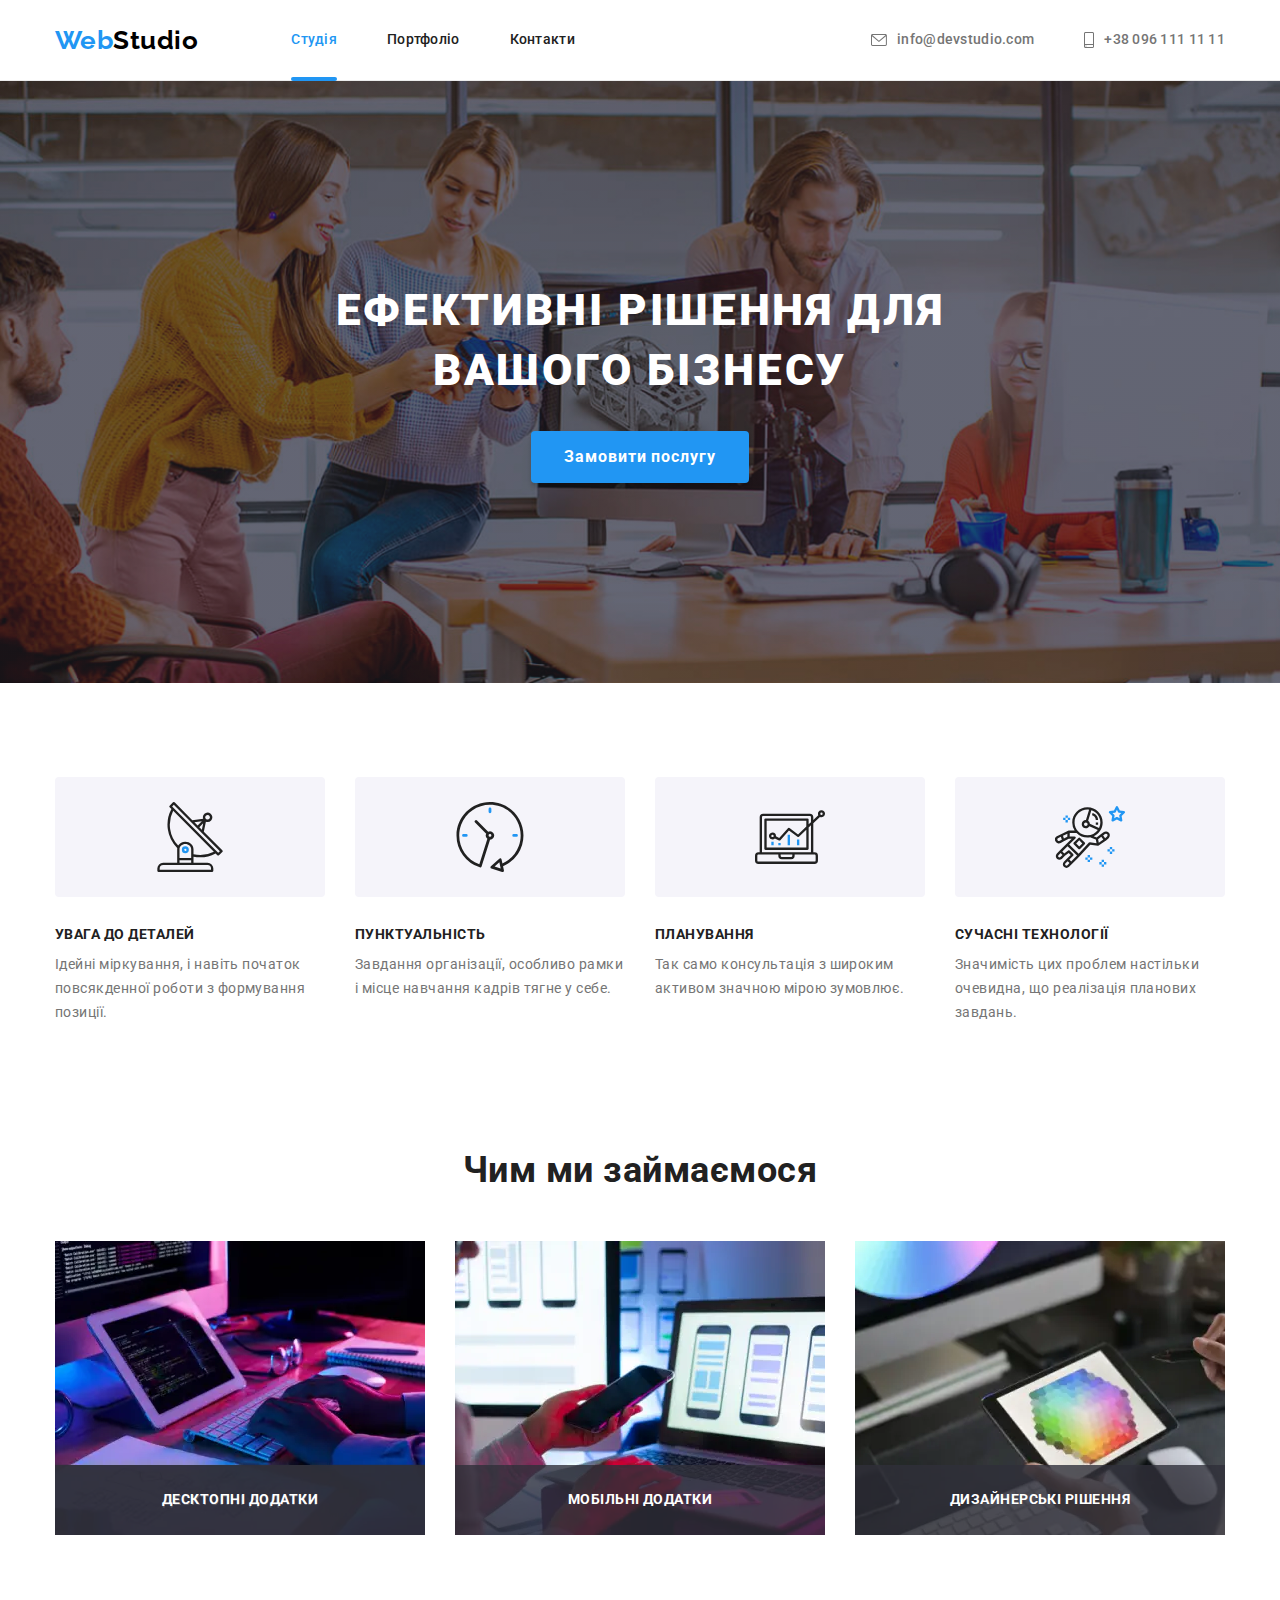
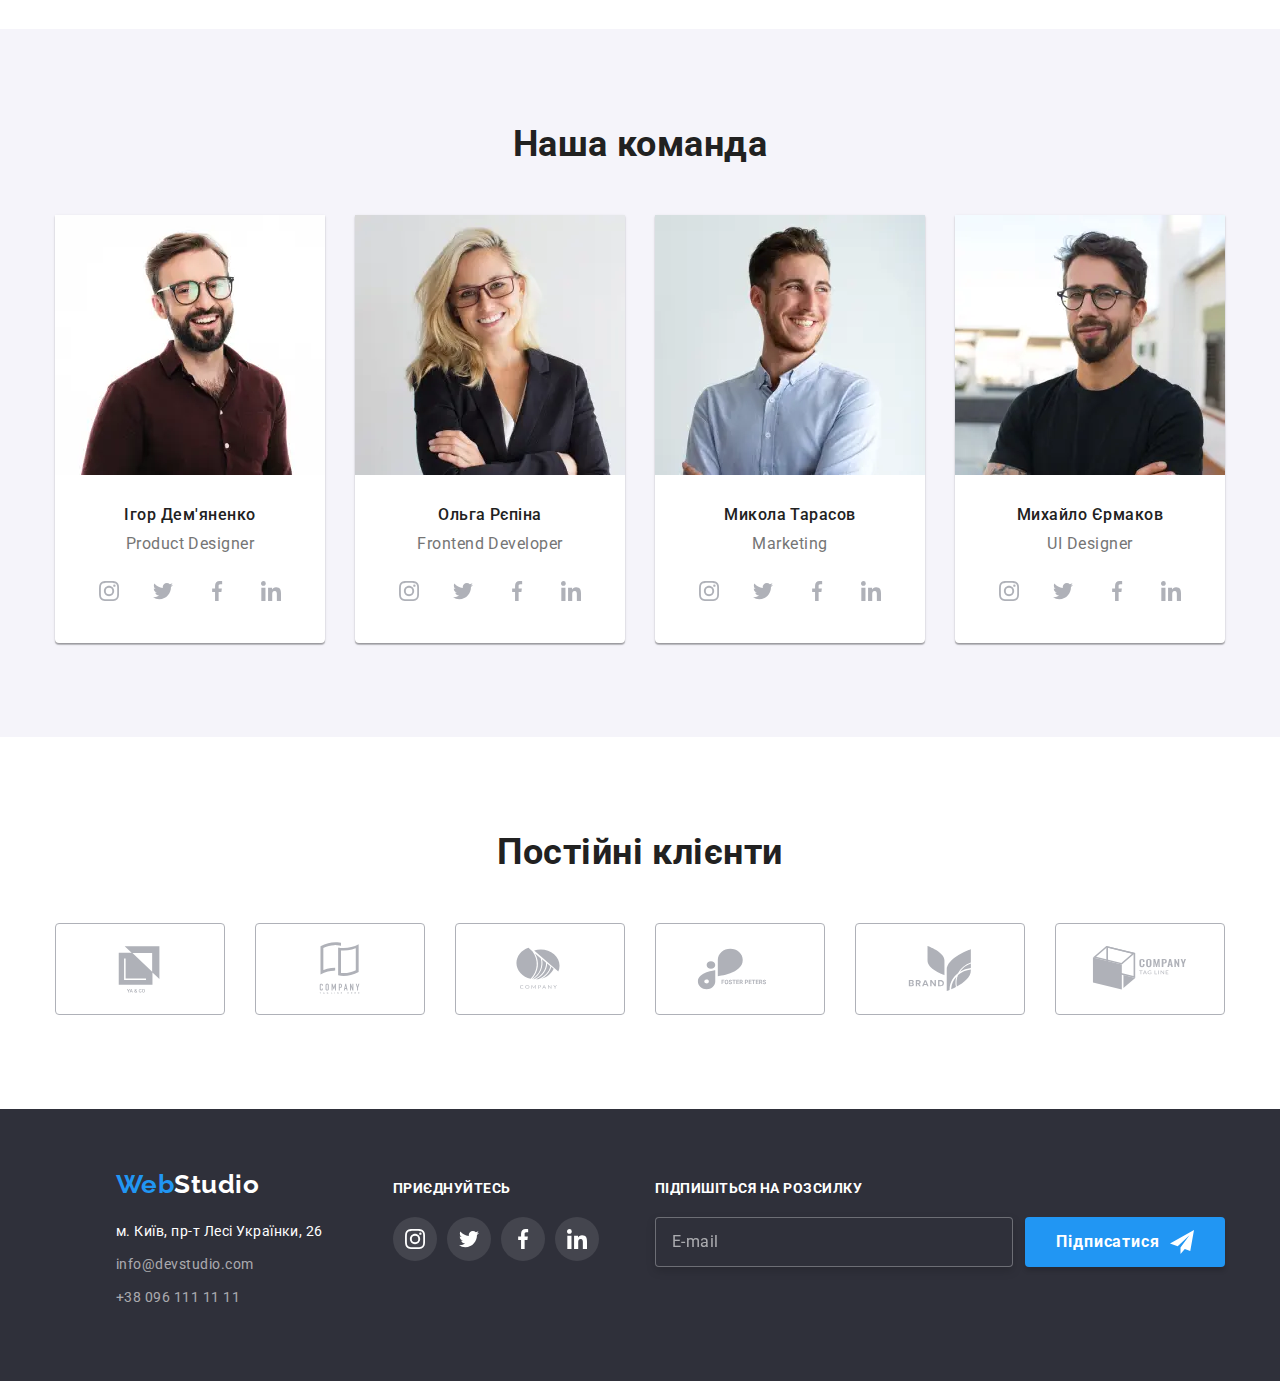
==== commit 18a937f4: "mobile+tablet+desktop" ====
--- a/index.html
+++ b/index.html
@@ -38,7 +38,7 @@
           </ul>
         </nav>
         <button type="button" class="open-mobile-menu-btn js-open-menu">
-          <svg class="open-mobile-menu-btn__icon">
+          <svg class="open-mobile-menu-btn__icon" width="40" height="40">
             <use href="./images/sprite.svg#icon-burger"></use>
           </svg>
         </button>
@@ -56,7 +56,7 @@
             </a>
           </li>
           <li class="menu-contacts__item">
-            <a class="menu-contacts__link link" href="tel:+380961111111">
+            <a class="menu-contacts__link menu-contacts__link_tel link" href="tel:+380961111111">
               <svg aria-label="телефон" class="menu-contacts__icon" width="10" height="16">
                 <use href="./images/sprite.svg#icon-smartphone"></use>
               </svg>
@@ -67,64 +67,68 @@
       </div>
       <div class="mobile-menu js-menu-container">
         <div class="container mobile-menu__container">
+          <div>
           <button class="mobile-menu__close-btn js-close-menu">
-            <svg class="mobile-menu__close-icon">
+            <svg class="mobile-menu__close-icon" width="40" height="40">
               <use href="./images/sprite.svg#icon-close"></use>
             </svg>
-          </button>
-          <ul class="">
-            <li class="list">
-              <a class="link" href="./index.html">Студія</a>
-            </li>
-            <li class="list">
-              <a class="link" href="./portfolio.html">Портфоліо</a>
-            </li>
-            <li class="list">
-              <a class="link" href="#">Контакти</a>
+          </button> 
+          <ul class="mobile-nav-list list">
+            <li class="mobile-nav-list__item">
+              <a class="mobile-nav-list__link link mobile-nav-list__link_current" href="./index.html">Студія</a>
+            </li>
+            <li class="mobile-nav-list__item">
+              <a class="mobile-nav-list__link link" href="./portfolio.html">Портфоліо</a>
+            </li>
+            <li class="mobile-nav-list__item mobile-nav-list__item_contact">
+              <a class="mobile-nav-list__link link" href="#">Контакти</a>
             </li>
           </ul>
-          <ul class="">
-            <li class="list">
+        </div>
+        <div>
+          <ul class="mobile-contact-list list">
+            <li class="mobile-contact-list__item">
+              <a class="mobile-contact-list__link link mobile-contact-list__link_tel" href="tel:+380961111111">+38 096 111 11 11</a
+                >
+            </li>
+            <li class="mobile-contact-list__item mobile-contact-list__item_email">
               <a
-                class="link"
+                class="mobile-contact-list__link link mobile-contact-list__link_email"
                 href="mailto:info@devstudio.com"
                 lang="en"
               >
                 info@devstudio.com
               </a>
             </li>
-            <li class="list">
-              <a class="link" href="tel:+380961111111">+38 096 111 11 11</a
-              >
-            </li>
           </ul>
-          <ul>
-            <li class="list">
-              <a class="link" href="#">Instagram</a>
-            </li>
-            <li class="list">
-              <a class="link" href="#">Twitter</a>
-            </li>
-            <li class="list">
-              <a class="link" href="#">Facebook</a>
-            </li>
-            <li class="list">
-              <a class="link" href="#">LinkedIn</a>
+          <ul class="mobile-social-list list">
+            <li class="mobile-social-list__item">
+              <a class="mobile-social-list__link link" href="#">Instagram</a>
+            </li>
+            <li class="mobile-social-list__item">
+              <a class="mobile-social-list__link link" href="#">Twitter</a>
+            </li>
+            <li class="mobile-social-list__item">
+              <a class="mobile-social-list__link link" href="#">Facebook</a>
+            </li>
+            <li class="mobile-social-list__item">
+              <a class="mobile-social-list__link link mobile-social-list__link_linkedin" href="#">LinkedIn</a>
             </li>
           </ul>
+        </div>
         </div>
       </div>
     </header>
     <main>
       <!-- Герой -->
-      <!-- <section class="section hero">
+      <section class="section hero">
         <div class="container">
           <h1 class="hero__title">Ефективні рішення для вашого бізнесу</h1>
           <button class="modal-open-btn" type="button" data-modal-open>Замовити послугу</button>
         </div>
-      </section> -->
+      </section>
       <!-- Наши особенности -->
-      <!-- <section class="section featyres">
+      <section class="section featyres">
         <div class="container">
           <h2 class="featyres__title visually-hidden">Наші особливості</h2>
           <ul class="featyres-list list">
@@ -178,7 +182,7 @@
                 Так само консультація з широким активом значною мірою зумовлює.
               </p>
             </li>
-            <li class="featyres-list__item">
+            <li class="featyres-list__item featyres-list__item_last">
               <div class="featyres-list__box-icon">
                 <svg
                   aria-label="астронавт"
@@ -197,9 +201,9 @@
             </li>
           </ul>
         </div>
-      </section> -->
+      </section>
       <!-- Чем занимаемся -->
-      <!-- <section class="section work not-padding-top">
+      <section class="section work">
         <div class="container">
           <h2 class="work__title">Чим ми займаємося</h2>
           <ul class="work-list list">
@@ -219,7 +223,6 @@
                 class="work-list__img link"
                 src="./images/box-1.jpg"
                 alt="Людина працює за комп'ютером"
-                width="370"
               />
             </picture>
               <p class="work-list__overlay">Десктопні додатки</p>
@@ -241,7 +244,6 @@
                 class="work-list__img link"
                 src="./images/box-2.jpg"
                 alt="Людина працює за телефоном"
-                width="370"
               />
             </picture>
               <p class="work-list__overlay">Мобільні додатки</p>
@@ -263,7 +265,6 @@
                 class="work-list__img link"
                 src="./images/box-3.jpg"
                 alt="Людина працює за планшетом"
-                width="370"
               />
             </picture>
               <p class="work-list__overlay">Дизайнерські рішення</p>
@@ -271,46 +272,45 @@
             </li>
           </ul>
         </div>
-      </section> -->
+      </section>
       <!--Наша команда-->
-      <!-- <section class="section team">
+      <section class="section team">
         <div class="container">
           <h2 class="team__title">Наша команда</h2>
           <ul class="team-list list">
             <li class="team-list__item">
               <picture>
                 <source
-                srcset="./images/team-1-desktop.webp 1x, ./images/team-1-desktop.webp 2x"
-                media="(min-width: 1200px)"
-                type="image/webp"
-                />
-                <source
-                srcset="./images/team-1-desktop.jpg 1x, ./images/team-1-desktop.jpg 2x"
-                media="(min-width: 1200px)"
-                />
-                <source
-                srcset="./images/team-1-tablet.webp 1x, ./images/team-1-tablet.webp 2x"
+                srcset="./images/team-1-desktop.webp 1x, ./images/team-1-desktop@2x.webp 2x"
+                media="(min-width: 1200px)"
+                type="image/webp"
+                />
+                <source
+                srcset="./images/team-1-desktop.jpg 1x, ./images/team-1-desktop@2x.jpg 2x"
+                media="(min-width: 1200px)"
+                />
+                <source
+                srcset="./images/team-1-tablet.webp 1x, ./images/team-1-tablet@2x.webp 2x"
                 media="(min-width: 768px)"
                 type="image/webp"
                 />
                 <source
-                srcset="./images/team-1-tablet.jpg 1x, ./images/team-1-tablet.jpg 2x"
+                srcset="./images/team-1-tablet.jpg 1x, ./images/team-1-tablet@2x.jpg 2x"
                 media="(min-width: 768px)"
                 />
                 <source
-                srcset="./images/team-1-mobile.webp 1x, ./images/team-1-mobile.webp 2x"
+                srcset="./images/team-1-mobile.webp 1x, ./images/team-1-mobile@2x.webp 2x"
                 media="(max-width: 767px)"
                 type="image/webp"
                 />
                 <source
-                srcset="./images/team-1-mobile.jpg 1x, ./images/team-1-mobile.jpg 2x"
+                srcset="./images/team-1-mobile.jpg 1x, ./images/team-1-mobile@2x.jpg 2x"
                 media="(max-width: 767px)"
                 />
                 <img
                 class="team-list__img"
                 src="./images/team-1.jpg"
                 alt="Ігор Дем'яненко"
-                width="270"
               />
               </picture>
               
@@ -374,12 +374,40 @@
               </div>
             </li>
             <li class="team-list__item">
+              <picture>
+                <source
+                srcset="./images/team-2-desktop.webp 1x, ./images/team-2-desktop@2x.webp 2x"
+                media="(min-width: 1200px)"
+                type="image/webp"
+                />
+                <source
+                srcset="./images/team-2-desktop.jpg 1x, ./images/team-2-desktop@2x.jpg 2x"
+                media="(min-width: 1200px)"
+                />
+                <source
+                srcset="./images/team-2-tablet.webp 1x, ./images/team-2-tablet@2x.webp 2x"
+                media="(min-width: 768px)"
+                type="image/webp"
+                />
+                <source
+                srcset="./images/team-2-tablet.jpg 1x, ./images/team-2-tablet@2x.jpg 2x"
+                media="(min-width: 768px)"
+                />
+                <source
+                srcset="./images/team-2-mobile.webp 1x, ./images/team-2-mobile@2x.webp 2x"
+                media="(max-width: 767px)"
+                type="image/webp"
+                />
+                <source
+                srcset="./images/team-2-mobile.jpg 1x, ./images/team-2-mobile@2x.jpg 2x"
+                media="(max-width: 767px)"
+                />
               <img
                 class="team-list__img"
                 src="./images/team-2.jpg"
                 alt="Ольга Рєпіна"
-                width="270"
               />
+              </picture>
               <div class="team-list__team">
                 <h3 class="team-list__title">Ольга Рєпіна</h3>
                 <p class="team-list__text">Frontend Developer</p>
@@ -440,12 +468,40 @@
               </div>
             </li>
             <li class="team-list__item">
+              <picture>
+                <source
+                srcset="./images/team-3-desktop.webp 1x, ./images/team-3-desktop@2x.webp 2x"
+                media="(min-width: 1200px)"
+                type="image/webp"
+                />
+                <source
+                srcset="./images/team-3-desktop.jpg 1x, ./images/team-3-desktop@2x.jpg 2x"
+                media="(min-width: 1200px)"
+                />
+                <source
+                srcset="./images/team-3-tablet.webp 1x, ./images/team-3-tablet@2x.webp 2x"
+                media="(min-width: 768px)"
+                type="image/webp"
+                />
+                <source
+                srcset="./images/team-3-tablet.jpg 1x, ./images/team-3-tablet@2x.jpg 2x"
+                media="(min-width: 768px)"
+                />
+                <source
+                srcset="./images/team-3-mobile.webp 1x, ./images/team-3-mobile@2x.webp 2x"
+                media="(max-width: 767px)"
+                type="image/webp"
+                />
+                <source
+                srcset="./images/team-3-mobile.jpg 1x, ./images/team-3-mobile@2x.jpg 2x"
+                media="(max-width: 767px)"
+                />
               <img
                 class="team-list__img"
                 src="./images/team-3.jpg"
                 alt="Микола Тарасов"
-                width="270"
               />
+              </picture>
               <div class="team-list__team">
                 <h3 class="team-list__title">Микола Тарасов</h3>
                 <p class="team-list__text">Marketing</p>
@@ -505,13 +561,41 @@
                 </ul>
               </div>
             </li>
-            <li class="team-list__item">
+            <li class="team-list__item team-list__item_last">
+              <picture>
+                <source
+                srcset="./images/team-4-desktop.webp 1x, ./images/team-4-desktop@2x.webp 2x"
+                media="(min-width: 1200px)"
+                type="image/webp"
+                />
+                <source
+                srcset="./images/team-4-desktop.jpg 1x, ./images/team-4-desktop@2x.jpg 2x"
+                media="(min-width: 1200px)"
+                />
+                <source
+                srcset="./images/team-4-tablet.webp 1x, ./images/team-4-tablet@2x.webp 2x"
+                media="(min-width: 768px)"
+                type="image/webp"
+                />
+                <source
+                srcset="./images/team-4-tablet.jpg 1x, ./images/team-4-tablet@2x.jpg 2x"
+                media="(min-width: 768px)"
+                />
+                <source
+                srcset="./images/team-4-mobile.webp 1x, ./images/team-4-mobile@2x.webp 2x"
+                media="(max-width: 767px)"
+                type="image/webp"
+                />
+                <source
+                srcset="./images/team-4-mobile.jpg 1x, ./images/team-4-mobile@2x.jpg 2x"
+                media="(max-width: 767px)"
+                />
               <img
                 class="team-list__img"
                 src="./images/team-4.jpg"
                 alt="Михайло Єрмаков"
-                width="270"
               />
+              </picture>
               <div class="team-list__team">
                 <h3 class="team-list__title">Михайло Єрмаков</h3>
                 <p class="team-list__text">UI Designer</p>
@@ -573,11 +657,11 @@
             </li>
           </ul>
         </div>
-      </section> -->
+      </section>
       <!-- Постійні клієнти -->
-      <!-- <section class="section client">
+      <section class="section client">
         <div class="container">
-          <h2 class="client__title">Постійні клієнти<h2>
+          <h2 class="client__title">Постійні клієнти</h2>
           <ul class="client-list list">
             <li class="client-list__item">
               <a href="#" class="client-list__link">
@@ -653,10 +737,11 @@
             </li>
           </ul>
         </div>
-      </section> -->
+      </section>
     </main>
-    <!-- <footer class="page-footer">
+    <footer class="page-footer">
       <div class="container footer-container">
+        <div class="footer-tablet">
         <div class="page-container">
           <a class="footer-logo link" href="./index.html"
             ><span class="footer-logo__logo footer-logo__logo_blue">Web</span
@@ -681,7 +766,7 @@
                   >info@devstudio.com</a
                 >
               </li>
-              <li class="footer-contacts__item footer-contacts__item-phone">
+              <li class="footer-contacts__item footer-contacts__item_phone">
                 <a class="footer-contact__link link" href="tel:+380961111111"
                   >+38 096 111 11 11</a
                 >
@@ -746,6 +831,7 @@
             </li>
           </ul>
         </div>
+      </div>
         <form class="footer-form">
           <p class="footer-form__title">Підпишіться на розсилку</p>
           <div class="footer-form__field">
@@ -760,9 +846,9 @@
           </div>
         </form>
       </div>
-    </footer> -->
+    </footer>
 
-    <!-- <div class="backdrop is-hidden" data-modal>
+    <div class="backdrop is-hidden" data-modal>
       <div class="modal">
         <button class="modal__close-btn" type="button" data-modal-close>
         <svg class="modal__close-icon" width="18" height="18">
@@ -814,14 +900,16 @@
       <svg class="modal-form-own-checkbox" width="16" height="15">
         <use class="modal-form-own-checkbox__icon" href="./images/sprite.svg#icon-check"></use>
       </svg>
+      <span class="modal-form__text">
       Погоджуюся з розсилкою та приймаю&nbsp;<a class="modal-form__link" href="#">Умови договору</a>
+    </span>
     </label>
       <button type="submit" class="modal-form-sabmit">Відправити</button>
     </form>
       </div>
-    </div> -->
+    </div>
 
-   <!-- <script src="./js/modal.js"></script>  -->
+   <script src="./js/modal.js"></script> 
    <script src="./js/menu.js"></script>
   </body>
 </html>
--- a/css/main.min.css
+++ b/css/main.min.css
@@ -1 +1 @@
-:root{--primary-text-color: #757575;--title-text-color: #212121;--accent-color: #2196f3;--hero-color: #ffffff;--logo-color: #000000;--background-color-button: #f5f4fa;--background-color-active-button: #188ce8;--background-color-footer: #2f303a;--background-color-hero: #2f303a;--icon-color: #afb1b8;--transition-dur-and-func: 250ms cubic-bezier(0.4, 0, 0.2, 1)}.visually-hidden{position:absolute;white-space:nowrap;width:1px;height:1px;overflow:hidden;border:0;padding:0;clip:rect(0 0 0 0);clip-path:inset(50%);margin:-1px}.filter,.footer-social-list__link,.client-list__link,.social-list__link,.social-list,.featyres-list__box-icon,.footer-form-btn-submit,.modal-form__check-field,.modal__close-btn{display:flex;align-items:center;justify-content:center}html{box-sizing:border-box}* *::before *::after{box-sizing:inherit}.link{text-decoration:none}.list{padding:0;margin:0;list-style:none}h1,h2,h3,h4,p{margin-top:0;margin-bottom:0}ul{margin-top:0;margin-bottom:0;padding-left:0}button{cursor:pointer}img{display:block;max-width:100%;height:auto}body{font-family:"Roboto",sans-serif;background-color:var(--hero-color);color:var(--primary-text-color);letter-spacing:.03em}.section{padding-top:94px;padding-bottom:94px}.section.not-padding-top{padding-top:0}.container{padding-left:15px;padding-right:15px}@media screen and (min-width: 480px){.container{width:480px;margin-left:auto;margin-right:auto}}@media screen and (min-width: 768px){.container{width:768px}}@media screen and (min-width: 1200px){.container{width:1200px}}.mobile-menu{position:fixed;top:0;left:0;z-index:100;width:100%;height:100%;opacity:0;visibility:hidden;pointer-events:none}.mobile-menu.is-open{opacity:1;visibility:visible;pointer-events:auto}.mobile-menu__container{position:relative;padding-left:40px}.mobile-menu__close-btn{position:absolute;top:10px;right:15px;background-color:rgba(0,0,0,0);border:0;padding:0;line-height:0}.mobile-menu__close-icon{width:40px;height:40px}.modal-open-btn{border-radius:4px;padding:10px 32px;margin:0 auto;min-width:216px;border:1px solid rgba(0,0,0,0);box-shadow:0px 4px 4px rgba(0,0,0,.15);font-size:16px;font-weight:700;line-height:1.88;display:flex;align-items:center;text-align:center;letter-spacing:.06em;color:var(--hero-color);background-color:var(--accent-color);transition:background-color var(--transition-dur-and-func)}.modal-open-btn:hover,.modal-open-btn:focus{background-color:var(--background-color-active-button)}.header-logo{font-family:"Raleway",sans-serif;font-size:24px;font-weight:700;line-height:1.16}.header-logo__logo_blue{color:var(--accent-color)}.header-logo__logo_black{color:var(--logo-color)}.backdrop{position:fixed;top:0;left:0;z-index:100;width:100%;height:100%;background-color:rgba(0,0,0,.2);transition:opacity var(--transition-dur-and-func),visibility var(--transition-dur-and-func)}.is-hidden{visibility:hidden;opacity:0;pointer-events:none}.modal{position:absolute;top:50%;left:50%;transform:translate(-50%, -50%);width:528px;height:581px;padding:40px;background-color:var(--hero-color);box-shadow:0px 1px 3px rgba(0,0,0,.12),0px 1px 1px rgba(0,0,0,.14),0px 2px 1px rgba(0,0,0,.2);border-radius:4px}.modal__close-btn{position:absolute;top:8px;right:8px;width:30px;height:30px;background-color:var(--hero-color);border:1px solid rgba(0,0,0,.1);border-radius:50%;padding:0;transition:fill var(--transition-dur-and-func)}.modal__close-btn:hover,.modal__close-btn:focus{fill:var(--accent-color)}.modal-form{display:flex;flex-direction:column}.modal-form__title{margin-bottom:12px;font-size:20px;font-weight:700;line-height:1.15;text-align:center;letter-spacing:.03em;color:var(--title-text-color)}.modal-form__label{margin-bottom:10px}.modal-form__desc{display:block;margin-bottom:4px;font-style:normal;font-size:12px;font-weight:400;line-height:1.17;letter-spacing:.01em}.modal-form__input-wrapper{position:relative;display:block}.modal-form__input{width:100%;height:40px;padding-left:42px;border:1px solid rgba(33,33,33,.2);border-radius:4px;transition:border-color var(--transition-dur-and-func)}.modal-form__input:focus{outline:none;border-color:var(--accent-color)}.modal-form__input-icon{position:absolute;top:50%;left:12px;transform:translateY(-50%);display:block;transition:fill var(--transition-dur-and-func)}.modal-form__input:focus+.modal-form__input-icon{fill:var(--accent-color)}.modal-form__label-comment{margin-bottom:20px}.modal-form__message{width:100%;height:120px;padding:12px 16px;resize:none;border:1px solid rgba(33,33,33,.2);border-radius:4px;transition:border-color var(--transition-dur-and-func)}.modal-form__message::placeholder{font-size:12px;font-weight:400;line-height:1.17;letter-spacing:.01em;color:rgba(117,117,117,.5)}.modal-form__message:focus{outline:none;border-color:var(--accent-color)}.modal-form__check-field{margin-bottom:30px;text-align:center;font-size:14px;font-weight:400;line-height:1.71}.modal-form__check{position:absolute;appearance:none;transition:box-shadow var(--transition-dur-and-func)}.modal-form-own-checkbox{cursor:pointer;margin-right:7px;border:.2px solid var(--title-text-color);border-radius:2px}.modal-form__check:checked+.modal-form-own-checkbox{background-color:var(--accent-color);border:none;border-radius:2px}.modal-form__check:focus+.modal-form-own-checkbox{box-shadow:0 0 0 1px var(--accent-color)}.modal-form-own-checkbox__icon{display:none;fill:var(--hero-color)}.modal-form__check:checked+.modal-form-own-checkbox .modal-form-own-checkbox__icon{display:block}.modal-form__link{color:var(--accent-color)}.modal-form-sabmit{border-radius:4px;padding:10px 52px;margin:0 auto;min-width:200px;border:1px solid rgba(0,0,0,0);box-shadow:0px 4px 4px rgba(0,0,0,.15);font-size:16px;font-weight:700;line-height:1.88;display:flex;align-items:center;text-align:center;letter-spacing:.06em;color:var(--hero-color);background-color:var(--accent-color);transition:background-color var(--transition-dur-and-func)}.modal-form-sabmit:hover,.modal-form-sabmit:focus{background-color:var(--background-color-active-button)}.footer-form{margin-left:auto}.footer-form__title{margin-bottom:20px;font-size:14px;font-weight:700;line-height:1.14;text-transform:uppercase;color:var(--hero-color)}.footer-form__field{display:flex;column-gap:12px}.footer-form__input{border:1px solid rgba(255,255,255,.3);filter:drop-shadow(0px 4px 4px rgba(0, 0, 0, 0.15));border-radius:4px;background-color:var(--background-color-footer);min-width:358px;height:50px;padding-left:16px;color:var(--hero-color);transition:border-color var(--transition-dur-and-func)}.footer-form__input::placeholder{font-size:16px;font-weight:400;line-height:1.25;letter-spacing:.03em;color:rgba(255,255,255,.6)}.footer-form__input:focus{outline:none;border-color:var(--accent-color)}.footer-form-btn-submit{min-width:200px;padding:10px 28px;font-size:16px;font-weight:700;line-height:1.88;column-gap:10px;text-align:center;letter-spacing:.06em;color:var(--hero-color);background-color:var(--accent-color);box-shadow:0px 4px 4px rgba(0,0,0,.15);border-radius:4px;border:none;transition:background-color var(--transition-dur-and-func)}.footer-form-btn-submit:hover,.footer-form-btn-submit:focus{background-color:var(--background-color-active-button);outline:none}.footer-form__icon{fill:var(--hero-color)}.menu-navigation{display:none}.menu-contacts{display:none}.page-header{padding-top:10px;padding-bottom:10px}.page-header__container{display:flex;align-items:center;justify-content:space-between}.open-mobile-menu-btn{line-height:0;border:none;background:rgba(0,0,0,0);padding:0}.open-mobile-menu-btn__icon{width:40px;height:40px}.hero{padding-top:200px;padding-bottom:200px;background-color:var(--background-color-hero);background-image:linear-gradient(rgba(47, 48, 58, 0.4), rgba(47, 48, 58, 0.4)),url(../images/hero/bg.jpg);background-size:1600px;background-repeat:no-repeat;background-position:center}.hero__title{margin-bottom:30px;margin-left:auto;margin-right:auto;width:696px;font-size:44px;font-weight:900;line-height:1.36;text-align:center;letter-spacing:.06em;text-transform:uppercase;color:var(--hero-color)}.featyres__title{color:var(--title-text-color)}.featyres-list{display:flex;column-gap:30px}.featyres-list__item{width:270px}.featyres-list__box-icon{width:270px;height:120px;margin-bottom:30px;background-color:var(--background-color-button);border-radius:4px}.featyres-list__title{margin-bottom:10px;font-size:14px;font-weight:700;line-height:1.14;text-transform:uppercase;color:var(--title-text-color)}.featyres-list__text{font-size:14px;line-height:1.71}.work__title{margin-bottom:50px;font-size:36px;font-weight:700;line-height:1.17;text-align:center;color:var(--title-text-color)}.work-list{display:flex;column-gap:30px}.work-list__item{width:370px}.work-list__wrapper{position:relative}.work-list__overlay{position:absolute;bottom:0;left:0;width:100%;padding-top:27px;padding-bottom:27px;background-color:rgba(47,48,58,.8);color:var(--hero-color);font-size:14px;font-weight:700;line-height:1.14;text-align:center;text-transform:uppercase}.team{background-color:var(--background-color-button)}.team__title{margin-bottom:50px;font-size:36px;font-weight:700;line-height:1.17;text-align:center;color:var(--title-text-color)}.team-list{display:flex;column-gap:30px}.team-list__item{width:270px;background-color:var(--hero-color);box-shadow:0px 1px 3px rgba(0,0,0,.12),0px 1px 1px rgba(0,0,0,.14),0px 2px 1px rgba(0,0,0,.2);border-radius:0px 0px 4px 4px}.team-list__team{padding:30px 15px}.team-list__title{margin-bottom:10px;font-size:16px;font-weight:500;line-height:1.19;text-align:center;color:var(--title-text-color)}.team-list__text{font-size:16px;line-height:1.19;text-align:center;margin-bottom:16px}.social-list{column-gap:10px}.social-list__link{width:44px;height:44px;border-radius:50%;background-color:var(--hero-color);transition:background-color var(--transition-dur-and-func)}.social-list__link:hover,.social-list__link:focus{background-color:var(--accent-color)}.social-list__icon{fill:var(--icon-color);transition:fill var(--transition-dur-and-func)}.social-list__link:hover .social-list__icon,.social-list__link:focus .social-list__icon{fill:var(--hero-color)}.client__title{margin-bottom:50px;font-style:normal;font-size:36px;font-weight:700;line-height:1.17;text-align:center;color:var(--title-text-color)}.client-list{display:flex;gap:30px}.client-list__item{width:170px;height:92px}.client-list__link{width:100%;height:100%;border:1px solid var(--icon-color);border-radius:4px;color:var(--icon-color);fill:currentColor;transition:color var(--transition-dur-and-func),border-color var(--transition-dur-and-func)}.client-list__link:hover,.client-list__link:focus{color:var(--accent-color);border-color:var(--accent-color)}.page-footer{padding-top:60px;padding-bottom:60px;background-color:var(--background-color-footer)}.footer-logo{font-family:"Raleway",sans-serif;font-size:26px;font-weight:700;line-height:1.19}.footer-logo__logo_blue{color:var(--accent-color)}.footer-logo__logo_white{color:var(--hero-color)}.footer-contacts{margin-top:20px;font-style:normal;font-size:14px;line-height:1.71}.footer-contacts__item{margin-top:0;margin-bottom:9px}.footer-contacts__item-phone{margin-bottom:0}.footer-contacts__adress{color:var(--hero-color);transition:color var(--transition-dur-and-func)}.footer-contacts__adress:hover,.footer-contacts__adress:focus{color:var(--accent-color)}.footer-contact__link{color:rgba(255,255,255,.6);transition:color var(--transition-dur-and-func)}.footer-contact__link:hover,.footer-contact__link:focus{color:var(--accent-color)}.page-container{margin-right:70px}.footer-container{display:flex;align-items:baseline}.footer-social__title{margin-bottom:20px;font-size:14px;font-weight:700;line-height:1.14;text-transform:uppercase;color:var(--hero-color)}.footer-social-list{display:flex;column-gap:10px}.footer-social-list__link{width:44px;height:44px;border-radius:50%;background-color:rgba(255,255,255,.1);transition:background-color var(--transition-dur-and-func)}.footer-social-list__link:hover,.footer-social-list__link:focus{background-color:var(--accent-color)}.footer-social-list__icon{fill:var(--hero-color)}.filter{column-gap:8px;margin-bottom:50px}.secondary-btn{border:none;border-radius:4px;padding:6px 22px;font-size:16px;font-weight:500;line-height:1.62;text-align:center;color:var(--title-text-color);background-color:var(--background-color-button);transition:color var(--transition-dur-and-func),background-color var(--transition-dur-and-func),box-shadow var(--transition-dur-and-func)}.secondary-btn:hover,.secondary-btn:focus{color:var(--hero-color);background-color:var(--accent-color);box-shadow:0px 3px 1px rgba(0,0,0,.1),0px 1px 2px rgba(0,0,0,.08),0px 2px 2px rgba(0,0,0,.12)}.portfolio-list{display:flex;flex-wrap:wrap;gap:30px}.portfolio-list__item{display:flex;width:370px}.portfolio-list__link{width:100%;transition:box-shadow var(--transition-dur-and-func)}.portfolio-list__link:hover,.portfolio-list__link:focus{box-shadow:0px 1px 1px rgba(0,0,0,.12),0px 4px 4px rgba(0,0,0,.06),1px 4px 6px rgba(0,0,0,.16)}.portfolio-list__img-wrapper{position:relative;overflow:hidden}.portfolio-list__overlay{position:absolute;top:0;left:0;width:100%;height:100%;background-color:rgba(33,150,243,.9);color:var(--hero-color);padding:63px 24px;overflow:auto;transform:translateY(100%);transition:transform var(--transition-dur-and-func);font-size:18px;line-height:1.56}.portfolio-list__link:hover .portfolio-list__overlay,.portfolio-list__link:focus .portfolio-list__overlay{transform:translateY(0%)}.test-container{max-width:370px;padding:20px 24px;border-top:0;border-bottom:1px solid #eee;border-right:1px solid #eee;border-left:1px solid #eee}.test-container__title{font-size:18px;font-weight:700;line-height:2;letter-spacing:.06em;color:var(--title-text-color);margin-bottom:4px}.test-container__text{color:var(--primary-text-color);font-size:16px;line-height:1.88}/*# sourceMappingURL=main.min.css.map */+:root{--primary-text-color: #757575;--title-text-color: #212121;--accent-color: #2196f3;--hero-color: #ffffff;--logo-color: #000000;--background-color-button: #f5f4fa;--background-color-active-button: #188ce8;--background-color-footer: #2f303a;--background-color-hero: #2f303a;--icon-color: #afb1b8;--transition-dur-and-func: 250ms cubic-bezier(0.4, 0, 0.2, 1)}.visually-hidden{position:absolute;white-space:nowrap;width:1px;height:1px;overflow:hidden;border:0;padding:0;clip:rect(0 0 0 0);clip-path:inset(50%);margin:-1px}.filter{display:flex;align-items:center;justify-content:center}html{box-sizing:border-box}* *::before *::after{box-sizing:inherit}.link{text-decoration:none}.list{padding:0;margin:0;list-style:none}h1,h2,h3,h4,p{margin-top:0;margin-bottom:0}ul{margin-top:0;margin-bottom:0;padding-left:0}button{cursor:pointer}img{display:block;max-width:100%;height:auto}body{font-family:"Roboto",sans-serif;background-color:var(--hero-color);color:var(--primary-text-color);letter-spacing:.03em}.section{padding-top:60px;padding-bottom:60px}.container{padding-left:15px;padding-right:15px}@media screen and (min-width: 480px){.container{width:480px;margin-left:auto;margin-right:auto}}@media screen and (min-width: 768px){.container{width:768px}}@media screen and (min-width: 1200px){.container{width:1200px}}.mobile-menu{position:fixed;top:0;left:0;z-index:100;width:100vw;height:100vh;background-color:var(--hero-color);opacity:0;visibility:hidden;pointer-events:none;transition:opacity var(--transition-dur-and-func),visibility var(--transition-dur-and-func)}.mobile-menu.is-open{opacity:1;visibility:visible;pointer-events:auto}.mobile-menu__container{position:relative;display:flex;flex-direction:column;justify-content:space-between;height:100%;width:100%;margin:0 auto;padding-left:40px;padding-right:15px;padding-top:48px;padding-bottom:48px}.mobile-menu__close-btn{position:absolute;top:10px;right:15px;width:40px;height:40px;display:flex;align-items:center;justify-content:center;background-color:rgba(0,0,0,0);border:0;padding:0;line-height:0;cursor:pointer;transition:fill var(--transition-dur-and-func)}.mobile-menu__close-btn:hover,.mobile-menu__close-btn:focus{fill:var(--accent-color)}.mobile-nav-list__item{margin-bottom:32px}.mobile-nav-list__link{font-size:40px;font-weight:500;line-height:1.18;letter-spacing:.02em;color:var(--title-text-color);transition:color var(--transition-dur-and-func)}.mobile-nav-list__link:hover,.mobile-nav-list__link:focus{color:var(--accent-color)}.mobile-nav-list__link_current{color:var(--accent-color)}.mobile-contact-list{margin-bottom:64px}.mobile-contact-list__item{margin-bottom:32px}.mobile-contact-list__item_email{margin-bottom:0}.mobile-contact-list__link_tel{font-size:34px;font-weight:500;font-weight:500;font-size:34px;line-height:1.18;letter-spacing:.02em;color:var(--accent-color)}.mobile-contact-list__link_email{font-size:24px;font-weight:500;line-height:1.17;letter-spacing:.02em;color:var(--primary-text-color)}.mobile-social-list{display:flex;column-gap:10px}.mobile-social-list__link{font-size:18px;font-weight:500;line-height:1.22;letter-spacing:.02em;color:var(--accent-color);padding-right:10px;border:1px solid rgba(33,33,33,.2);border-top:0;border-left:0;border-bottom:0;transform:rotate(90deg)}.mobile-social-list__link_linkedin{border:0}@media screen and (min-width: 768px){.mobile-menu{display:none}}.modal-open-btn{padding:10px 24px;margin:0 auto;min-width:200px;border:1px solid rgba(0,0,0,0);border-radius:4px;box-shadow:0px 4px 4px rgba(0,0,0,.15);font-size:16px;font-weight:700;line-height:1.88;display:flex;align-items:center;text-align:center;letter-spacing:.06em;color:var(--hero-color);background-color:var(--accent-color);transition:background-color var(--transition-dur-and-func)}.modal-open-btn:hover,.modal-open-btn:focus{background-color:var(--background-color-active-button)}@media screen and (min-width: 1200px){.modal-open-btn{min-width:216px;padding:10px 32px}}.header-logo{font-family:"Raleway",sans-serif;font-size:24px;font-weight:700;line-height:1.16}.header-logo__logo_blue{color:var(--accent-color)}.header-logo__logo_black{color:var(--logo-color)}@media screen and (min-width: 768px){.header-logo{margin-right:87px}}@media screen and (min-width: 1200px){.header-logo{margin-right:93px;font-size:26px;font-weight:700;line-height:1.19}}.menu-contacts__item{display:block}.menu-contacts__link{font-size:14px;font-weight:500;line-height:1.14;letter-spacing:.02em;color:var(--primary-text-color);fill:currentColor;display:flex;align-items:center;margin-bottom:10px;transition:color var(--transition-dur-and-func)}.menu-contacts__link:hover,.menu-contacts__link:focus{color:var(--accent-color)}.menu-contacts__link_tel{margin-bottom:0}.menu-contacts__icon{margin-right:8px}@media screen and (min-width: 1200px){.menu-contacts{column-gap:50px;margin-left:auto;align-items:center}.menu-contacts__link{padding-top:32px;padding-bottom:32px;margin-bottom:0;justify-content:center}.menu-contacts__icon{margin-right:10px}}.backdrop{position:fixed;top:0;left:0;z-index:100;width:100%;height:100%;background-color:rgba(0,0,0,.2);transition:opacity var(--transition-dur-and-func),visibility var(--transition-dur-and-func)}.is-hidden{visibility:hidden;opacity:0;pointer-events:none}@media screen and (min-width: 200px){.modal{position:absolute;top:50%;left:50%;transform:translate(-50%, -50%);width:100%;max-width:450px;height:100vh;max-height:609px;padding:40px;background-color:var(--hero-color);box-shadow:0px 1px 3px rgba(0,0,0,.12),0px 1px 1px rgba(0,0,0,.14),0px 2px 1px rgba(0,0,0,.2);border-radius:4px}.modal__close-btn{position:absolute;top:8px;right:8px;display:flex;align-items:center;justify-content:center;width:30px;height:30px;background-color:var(--hero-color);border:1px solid rgba(0,0,0,.1);border-radius:50%;padding:0;transition:fill var(--transition-dur-and-func)}.modal__close-btn:hover,.modal__close-btn:focus{fill:var(--accent-color)}}@media screen and (min-width: 768px){.modal{max-width:450px;height:609px}}@media screen and (min-width: 1200px){.modal{max-width:528px;height:581px}}.modal-form{display:flex;flex-direction:column}.modal-form__title{margin-bottom:12px;font-size:20px;font-weight:700;line-height:1.5;text-align:center;letter-spacing:.03em;color:var(--title-text-color)}.modal-form__label{margin-bottom:10px}.modal-form__desc{display:block;margin-bottom:4px;font-size:12px;font-weight:400;line-height:1.17;letter-spacing:.01em}.modal-form__input-wrapper{position:relative;display:block}.modal-form__input{width:100%;max-width:370px;height:40px;padding-left:42px;border:1px solid rgba(33,33,33,.2);border-radius:4px;transition:border-color var(--transition-dur-and-func)}.modal-form__input:focus{outline:none;border-color:var(--accent-color)}.modal-form__input-icon{position:absolute;top:50%;left:12px;transform:translateY(-50%);display:block;transition:fill var(--transition-dur-and-func)}.modal-form__input:focus+.modal-form__input-icon{fill:var(--accent-color)}.modal-form__label-comment{margin-bottom:20px}.modal-form__message{width:100%;height:120px;padding:12px 16px;resize:none;border:1px solid rgba(33,33,33,.2);border-radius:4px;transition:border-color var(--transition-dur-and-func)}.modal-form__message::placeholder{font-size:14px;font-weight:400;line-height:1.14;letter-spacing:.01em;color:rgba(117,117,117,.5)}.modal-form__message:focus{outline:none;border-color:var(--accent-color)}.modal-form__check-field{display:flex;align-items:center;justify-content:center;margin-bottom:30px;text-align:center;font-size:12px;font-weight:400;line-height:1.17}.modal-form__check{position:absolute;appearance:none;transition:box-shadow var(--transition-dur-and-func)}.modal-form-own-checkbox{cursor:pointer;margin-right:8px;border:.2px solid var(--title-text-color);border-radius:2px}.modal-form__check:checked+.modal-form-own-checkbox{background-color:var(--accent-color);border:none;border-radius:2px}.modal-form__check:focus+.modal-form-own-checkbox{box-shadow:0 0 0 1px var(--accent-color)}.modal-form-own-checkbox__icon{display:none;fill:var(--hero-color)}.modal-form__check:checked+.modal-form-own-checkbox .modal-form-own-checkbox__icon{display:block}.modal-form__link{color:var(--accent-color)}.modal-form-sabmit{border-radius:4px;padding:10px 52px;margin:0 auto;min-width:200px;border:1px solid rgba(0,0,0,0);box-shadow:0px 4px 4px rgba(0,0,0,.15);font-size:16px;font-weight:700;line-height:1.88;display:flex;align-items:center;text-align:center;letter-spacing:.06em;color:var(--hero-color);background-color:var(--accent-color);transition:background-color var(--transition-dur-and-func)}.modal-form-sabmit:hover,.modal-form-sabmit:focus{background-color:var(--background-color-active-button)}@media screen and (min-width: 768px){.modal-form__message{font-size:12px;font-weight:400;line-height:1.17}}@media screen and (min-width: 1200px){.modal-form__input{max-width:448px}.modal-form__check-field{font-size:14px;font-weight:400;line-height:1.71}}.footer-form__title{margin-bottom:20px;font-size:14px;font-weight:700;line-height:1.14;text-transform:uppercase;color:var(--hero-color)}.footer-form__input{margin-bottom:20px;border:1px solid rgba(255,255,255,.3);filter:drop-shadow(0px 4px 4px rgba(0, 0, 0, 0.15));border-radius:4px;background-color:var(--background-color-footer);width:100%;max-width:450px;height:50px;padding-left:16px;color:var(--hero-color);transition:border-color var(--transition-dur-and-func)}.footer-form__input::placeholder{font-size:16px;font-weight:400;line-height:1.25;letter-spacing:.03em;color:rgba(255,255,255,.6)}.footer-form__input:focus{outline:none;border-color:var(--accent-color)}.footer-form-btn-submit{min-width:200px;padding:10px 28px;font-size:16px;font-weight:700;line-height:1.88;column-gap:10px;text-align:center;display:flex;align-items:center;justify-content:center;letter-spacing:.06em;margin-left:auto;margin-right:auto;color:var(--hero-color);background-color:var(--accent-color);box-shadow:0px 4px 4px rgba(0,0,0,.15);border-radius:4px;border:none;transition:background-color var(--transition-dur-and-func)}.footer-form-btn-submit:hover,.footer-form-btn-submit:focus{background-color:var(--background-color-active-button);outline:none}.footer-form__icon{fill:var(--hero-color)}@media screen and (min-width: 1200px){.footer-form{margin-left:auto}.footer-form__field{display:flex;column-gap:12px}.footer-form__input{min-width:358px;margin-bottom:0}}.menu-navigation{display:none}.menu-contacts{display:none}.open-mobile-menu-btn{line-height:0;border:none;background:rgba(0,0,0,0);padding:0}.page-header{padding-top:10px;padding-bottom:10px;border-top:0;border-bottom:1px solid #ececec;border-right:0;border-left:0}.page-header__container{display:flex;align-items:center;justify-content:space-between}@media screen and (min-width: 768px){.page-header{padding-top:0;padding-bottom:0}.menu-navigation{display:block}.menu-contacts{display:block}.open-mobile-menu-btn{display:none}.menu-nav{display:flex;align-items:center}.menu-navigation{display:flex;column-gap:50px}.menu-navigation__item{position:relative}.menu-navigation__link{display:block;padding-top:32px;padding-bottom:32px;font-size:14px;font-weight:500;line-height:1.14;letter-spacing:.02em;color:var(--title-text-color);transition:color var(--transition-dur-and-func)}.menu-navigation__link:hover,.menu-navigation__link:focus{color:var(--accent-color)}.menu-navigation__link_current{color:var(--accent-color)}.menu-navigation__link_current::after{position:absolute;bottom:-1px;left:0;content:"";width:100%;height:4px;background-color:var(--accent-color);border-radius:2px}}@media screen and (min-width: 1200px){.page-header-container{display:flex;align-items:center}.menu-contacts{display:flex}}.hero{padding-top:118px;padding-bottom:118px;background-color:var(--background-color-hero);background-image:linear-gradient(rgba(47, 48, 58, 0.4), rgba(47, 48, 58, 0.4)),url(../images/hero/bg-mobile.jpg);background-size:cover;background-repeat:no-repeat;background-position:center;max-width:1600px;margin:0 auto}@media screen and (min-device-pixel-ratio: 2)and (max-width: 767px),screen and (min-resolution: 192dpi)and (max-width: 767px),screen and (min-resolution: 2dppx)and (max-width: 767px){.hero{background-image:linear-gradient(rgba(47, 48, 58, 0.4), rgba(47, 48, 58, 0.4)),url(../images/hero/bg-mobile@2x.jpg)}}@media screen and (min-width: 768px){.hero{background-image:linear-gradient(rgba(47, 48, 58, 0.4), rgba(47, 48, 58, 0.4)),url(../images/hero/bg-tablet.jpg)}}@media screen and (min-device-pixel-ratio: 2)and (min-width: 768px),screen and (min-resolution: 192dpi)and (min-width: 768px),screen and (min-resolution: 2dppx)and (min-width: 768px){.hero{background-image:linear-gradient(rgba(47, 48, 58, 0.4), rgba(47, 48, 58, 0.4)),url(../images/hero/bg-tablet@2x.jpg)}}@media screen and (min-width: 1200px){.hero{padding-top:200px;padding-bottom:200px;background-image:linear-gradient(rgba(47, 48, 58, 0.4), rgba(47, 48, 58, 0.4)),url(../images/hero/bg-desktop.jpg)}}@media screen and (min-device-pixel-ratio: 2)and (min-width: 1200px),screen and (min-resolution: 192dpi)and (min-width: 1200px),screen and (min-resolution: 2dppx)and (min-width: 1200px){.hero{background-image:linear-gradient(rgba(47, 48, 58, 0.4), rgba(47, 48, 58, 0.4)),url(../images/hero/bg-desktop@2x.jpg)}}.hero__title{max-width:360px;margin:0 auto;margin-bottom:30px;font-size:26px;font-weight:900;line-height:1.62;text-align:center;letter-spacing:.06em;text-transform:uppercase;color:var(--hero-color)}@media screen and (min-width: 1200px){.hero__title{max-width:696px;font-size:44px;font-weight:900;line-height:1.36}}.featyres__title{color:var(--title-text-color)}.featyres-list__item{max-width:450px;margin-bottom:30px}.featyres-list__item_last{margin-bottom:0}.featyres-list__box-icon{display:flex;align-items:center;justify-content:center;max-width:450px;height:120px;margin-bottom:30px;background-color:var(--background-color-button);border-radius:4px}.featyres-list__title{margin-bottom:10px;font-size:14px;font-weight:700;line-height:1.14;text-transform:uppercase;text-align:center;color:var(--title-text-color)}.featyres-list__text{font-size:14px;line-height:1.71}@media screen and (min-width: 768px){.featyres-list{display:flex;flex-wrap:wrap;column-gap:30px}.featyres-list__item{max-width:354px}.featyres-list__box-icon{max-width:354px}.featyres-list__title{text-align:left}}@media screen and (min-width: 1200px){.featyres{padding-top:94px;padding-bottom:94px}.featyres-list{flex-wrap:nowrap}.featyres-list__item{max-width:270px}.featyres-list__box-icon{max-width:270px}}@media screen and (max-width: 1199px){.work{display:none}}.work{padding-top:0;padding-bottom:94px}.work__title{margin-bottom:50px;font-size:36px;font-weight:700;line-height:1.17;text-align:center;color:var(--title-text-color)}.work-list{display:flex;column-gap:30px}.work-list__img{width:370px}.work-list__item{width:370px}.work-list__wrapper{position:relative}.work-list__overlay{position:absolute;bottom:0;left:0;width:100%;padding-top:27px;padding-bottom:27px;background-color:rgba(47,48,58,.8);color:var(--hero-color);font-size:14px;font-weight:700;line-height:1.14;text-align:center;text-transform:uppercase}.team{background-color:var(--background-color-button)}.team-list{width:100%}.team__title{margin-bottom:30px;font-size:28px;font-weight:700;line-height:1.18;text-align:center;color:var(--title-text-color)}.team-list__item{max-width:450px;margin-bottom:30px;background-color:var(--hero-color);box-shadow:0px 1px 3px rgba(0,0,0,.12),0px 1px 1px rgba(0,0,0,.14),0px 2px 1px rgba(0,0,0,.2);border-radius:0px 0px 4px 4px}.team-list__item_last{margin-bottom:0}.team-list__team{padding-top:30px;padding-bottom:24px}.team-list__title{margin-bottom:10px;font-size:16px;font-weight:500;line-height:1.19;text-align:center;color:var(--title-text-color)}.team-list__text{font-size:16px;line-height:1.19;text-align:center;margin-bottom:16px}.social-list{display:flex;align-items:center;justify-content:center;column-gap:10px}.social-list__link{display:flex;align-items:center;justify-content:center;width:44px;height:44px;border-radius:50%;background-color:var(--hero-color);transition:background-color var(--transition-dur-and-func)}.social-list__link:hover,.social-list__link:focus{background-color:var(--accent-color)}.social-list__icon{fill:var(--icon-color);transition:fill var(--transition-dur-and-func)}.social-list__link:hover .social-list__icon,.social-list__link:focus .social-list__icon{fill:var(--hero-color)}@media screen and (min-width: 768px){.team-list{display:flex;flex-wrap:wrap;gap:30px}.team-list__item{max-width:354px;margin-bottom:0}}@media screen and (min-width: 1200px){.team{padding-top:94px;padding-bottom:94px}.team-list__team{padding:30px 15px}.team__title{margin-bottom:50px;font-size:36px;font-weight:700;line-height:1.17}.team-list{display:flex;column-gap:30px}.team-list__item{max-width:270px}}.client__title{margin-bottom:30px;font-size:28px;font-weight:700;line-height:1.18;text-align:center;color:var(--title-text-color)}.client-list{display:flex;flex-wrap:wrap;gap:30px}.client-list__item{width:calc((100% - 30px)/2)}.client-list__link{display:flex;align-items:center;justify-content:center;width:100%;height:92px;border:1px solid var(--icon-color);border-radius:4px;color:var(--icon-color);fill:currentColor;transition:color var(--transition-dur-and-func),border-color var(--transition-dur-and-func)}.client-list__link:hover,.client-list__link:focus{color:var(--accent-color);border-color:var(--accent-color)}@media screen and (min-width: 768px){.client{padding-top:0}.client-list__item{width:calc((100% - 60px)/3)}}@media screen and (min-width: 1200px){.client{padding-top:94px;padding-bottom:94px}.client__title{margin-bottom:50px;font-style:normal;font-size:36px;font-weight:700;line-height:1.17}.client-list{flex-wrap:nowrap}.client-list__item{width:calc((100% - 150px)/6)}}.page-footer{background-color:var(--background-color-footer);padding-top:60px;padding-bottom:60px}.footer-container{text-align:center}.page-container{margin-bottom:60px}.footer-logo{font-family:"Raleway",sans-serif;font-size:24px;font-weight:700;line-height:1.17}.footer-logo__logo_blue{color:var(--accent-color)}.footer-logo__logo_white{color:var(--hero-color)}.footer-contacts{margin-top:20px;font-style:normal;font-size:14px;line-height:1.71}.footer-contacts__item{margin-bottom:8px}.footer-contacts__item_phone{margin-bottom:0}.footer-contacts__adress{color:var(--hero-color);transition:color var(--transition-dur-and-func)}.footer-contacts__adress:hover,.footer-contacts__adress:focus{color:var(--accent-color)}.footer-contact__link{color:rgba(255,255,255,.6);transition:color var(--transition-dur-and-func)}.footer-contact__link:hover,.footer-contact__link:focus{color:var(--accent-color)}.footer-social{margin-bottom:60px}.footer-social__title{margin-bottom:20px;font-size:14px;font-weight:700;line-height:1.14;text-transform:uppercase;color:var(--hero-color)}.footer-social-list{display:flex;column-gap:10px;align-items:center;justify-content:center}.footer-social-list__link{display:flex;align-items:center;justify-content:center;width:44px;height:44px;border-radius:50%;background-color:rgba(255,255,255,.1);transition:background-color var(--transition-dur-and-func)}.footer-social-list__link:hover,.footer-social-list__link:focus{background-color:var(--accent-color)}.footer-social-list__icon{fill:var(--hero-color)}@media screen and (min-width: 768px){.footer-tablet{display:flex;align-items:baseline}.page-container{margin-right:165px;padding-left:61px}}@media screen and (min-width: 1200px){.footer-container{text-align:left;display:flex;align-items:baseline}.footer-logo{font-size:26px;font-weight:700;line-height:1.19}.footer-contacts__item{margin-bottom:9px}.footer-contacts__item_phone{margin-bottom:0}.page-container{margin-right:70px;margin-bottom:0}}.filter{column-gap:8px;margin-bottom:50px}.secondary-btn{border:none;border-radius:4px;padding:6px 22px;font-size:16px;font-weight:500;line-height:1.62;text-align:center;color:var(--title-text-color);background-color:var(--background-color-button);transition:color var(--transition-dur-and-func),background-color var(--transition-dur-and-func),box-shadow var(--transition-dur-and-func)}.secondary-btn:hover,.secondary-btn:focus{color:var(--hero-color);background-color:var(--accent-color);box-shadow:0px 3px 1px rgba(0,0,0,.1),0px 1px 2px rgba(0,0,0,.08),0px 2px 2px rgba(0,0,0,.12)}.portfolio-list{display:flex;flex-wrap:wrap;gap:30px}.portfolio-list__item{display:flex;width:370px}.portfolio-list__link{width:100%;transition:box-shadow var(--transition-dur-and-func)}.portfolio-list__link:hover,.portfolio-list__link:focus{box-shadow:0px 1px 1px rgba(0,0,0,.12),0px 4px 4px rgba(0,0,0,.06),1px 4px 6px rgba(0,0,0,.16)}.portfolio-list__img-wrapper{position:relative;overflow:hidden}.portfolio-list__overlay{position:absolute;top:0;left:0;width:100%;height:100%;background-color:rgba(33,150,243,.9);color:var(--hero-color);padding:63px 24px;overflow:auto;transform:translateY(100%);transition:transform var(--transition-dur-and-func);font-size:18px;line-height:1.56}.portfolio-list__link:hover .portfolio-list__overlay,.portfolio-list__link:focus .portfolio-list__overlay{transform:translateY(0%)}.test-container{max-width:370px;padding:20px 24px;border-top:0;border-bottom:1px solid #eee;border-right:1px solid #eee;border-left:1px solid #eee}.test-container__title{font-size:18px;font-weight:700;line-height:2;letter-spacing:.06em;color:var(--title-text-color);margin-bottom:4px}.test-container__text{color:var(--primary-text-color);font-size:16px;line-height:1.88}/*# sourceMappingURL=main.min.css.map */